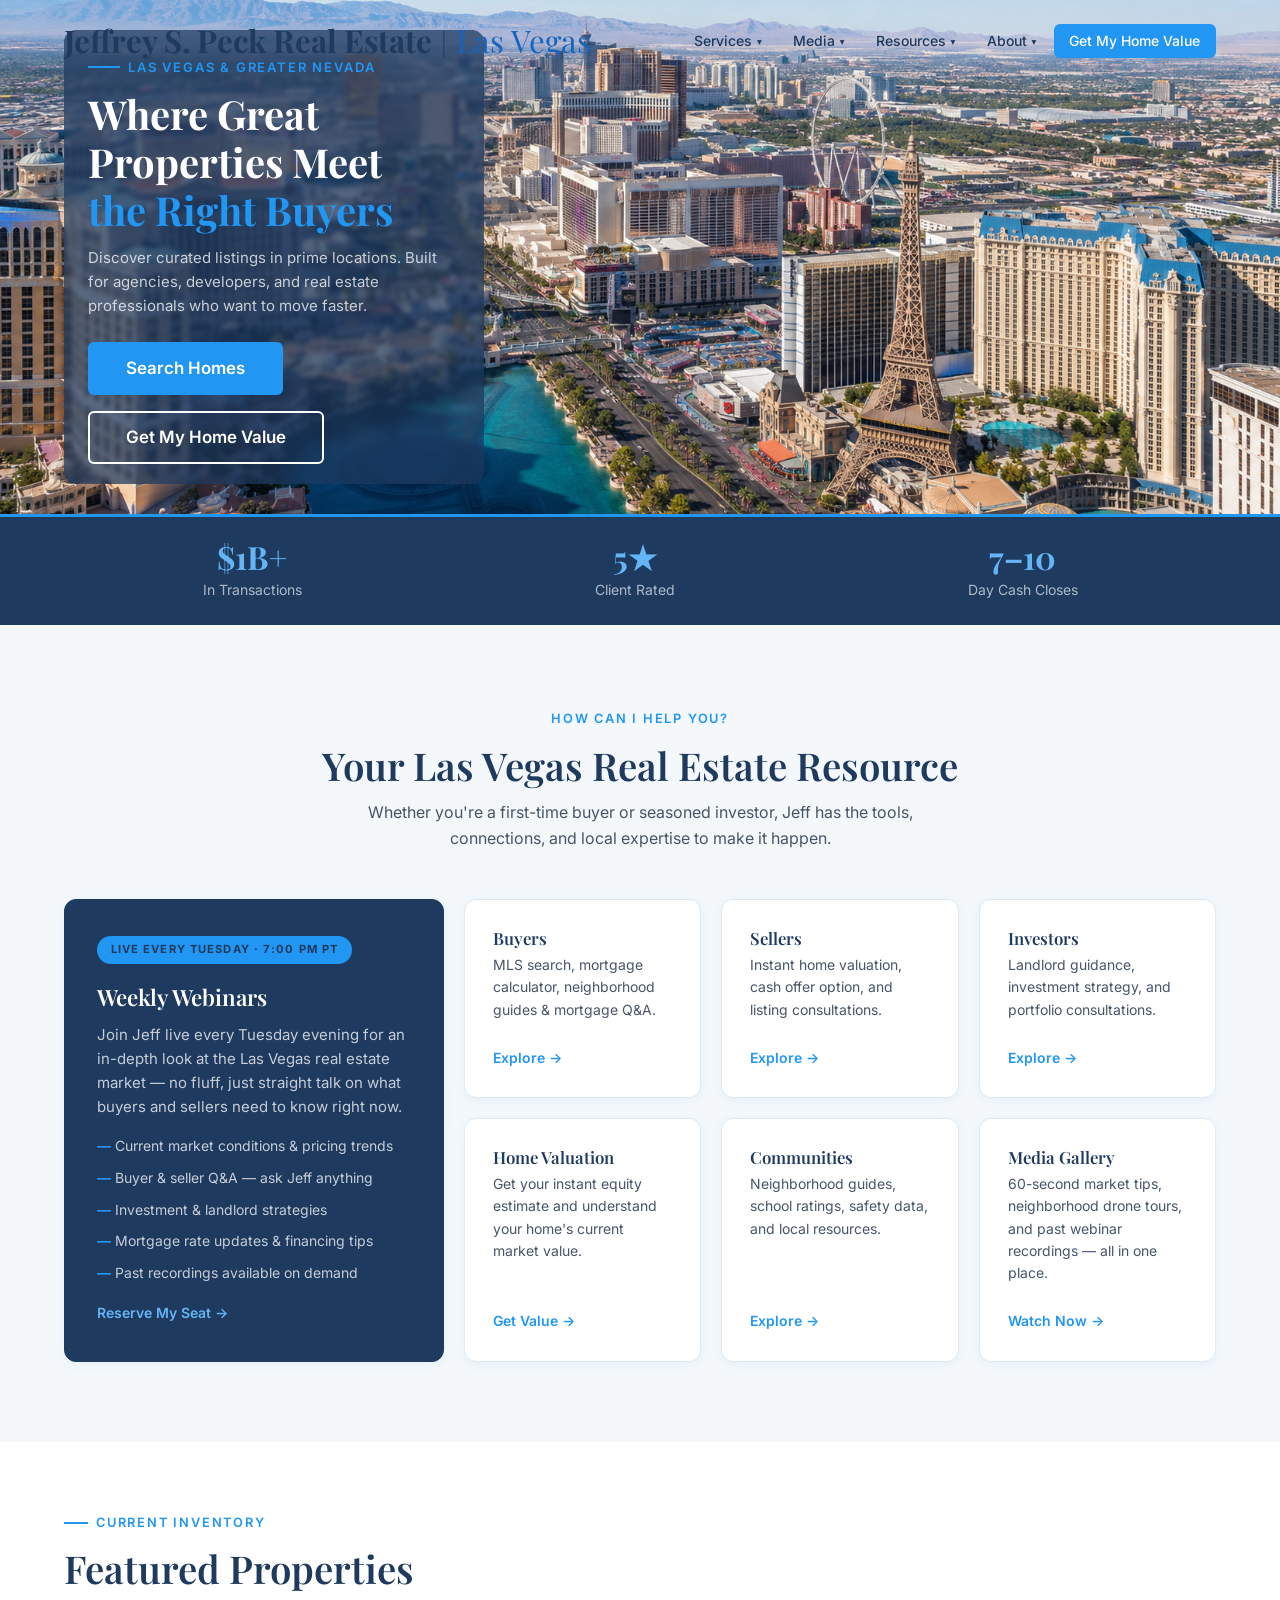
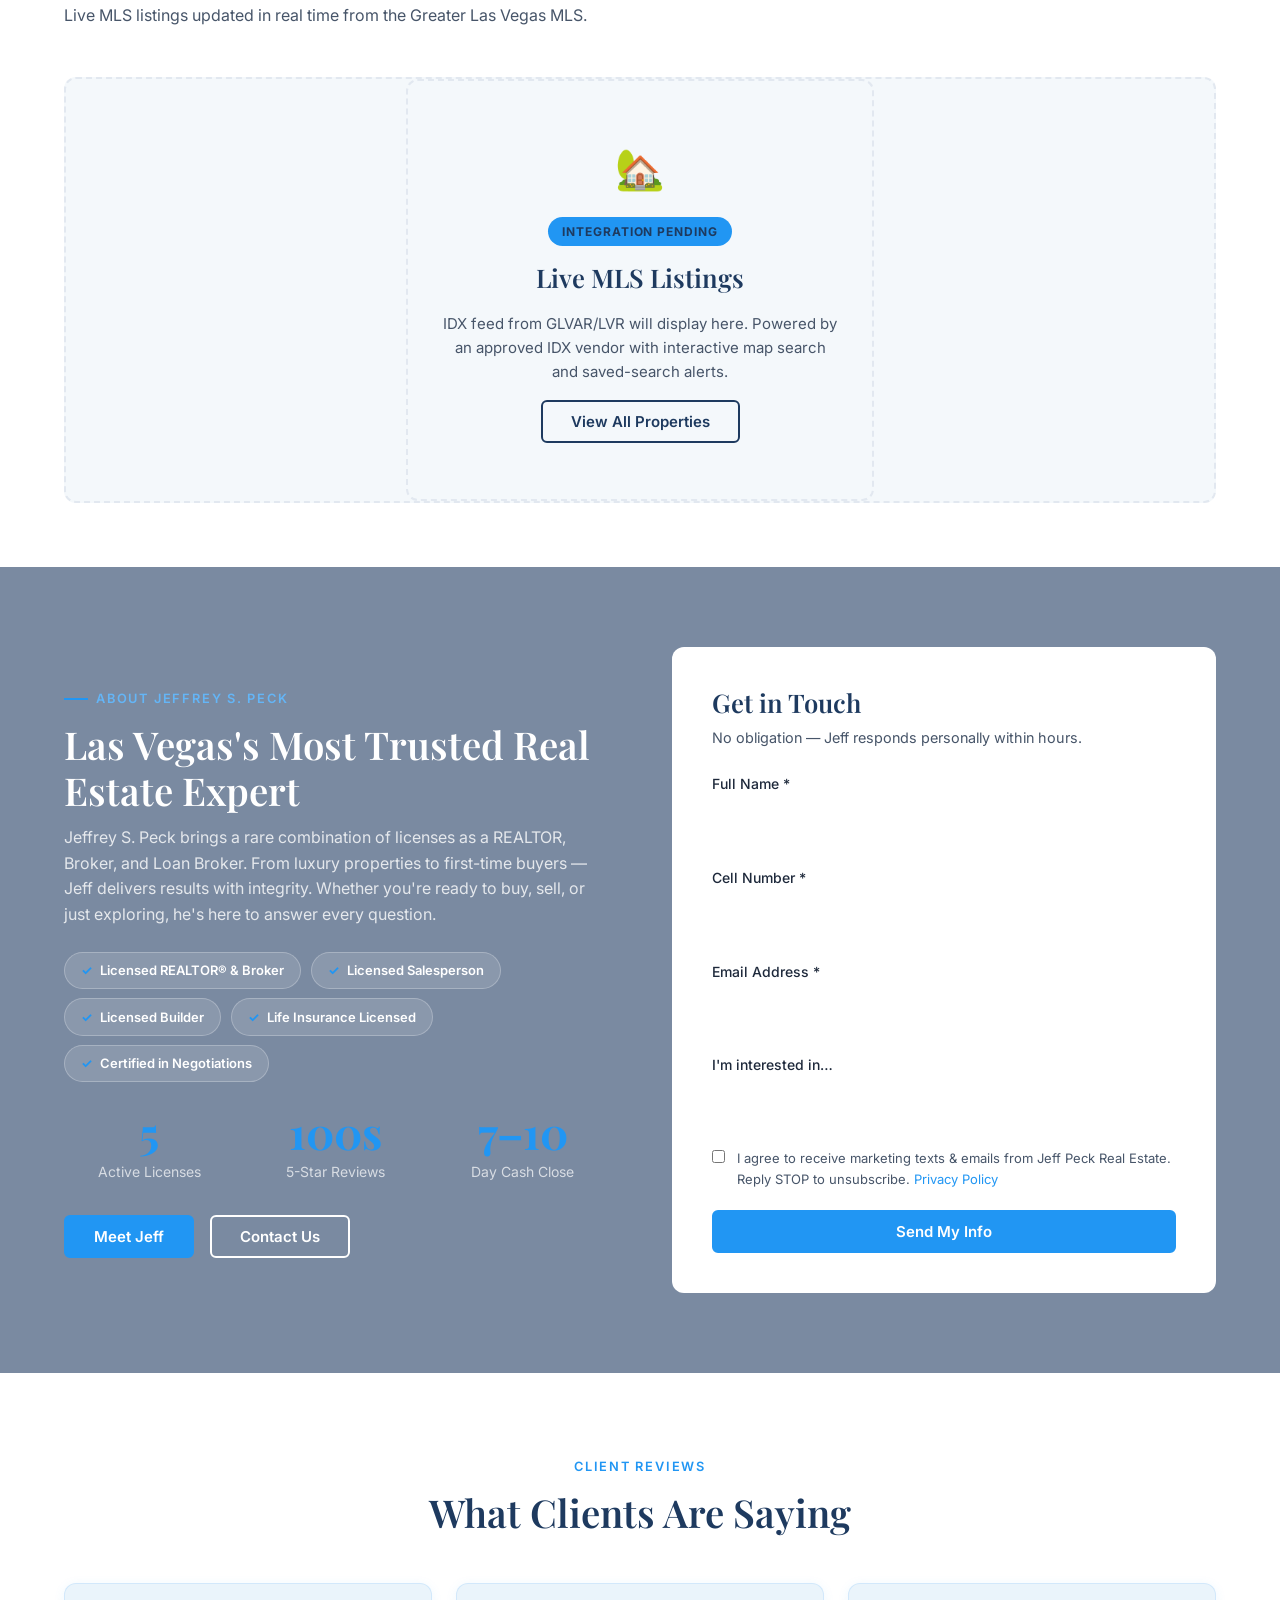
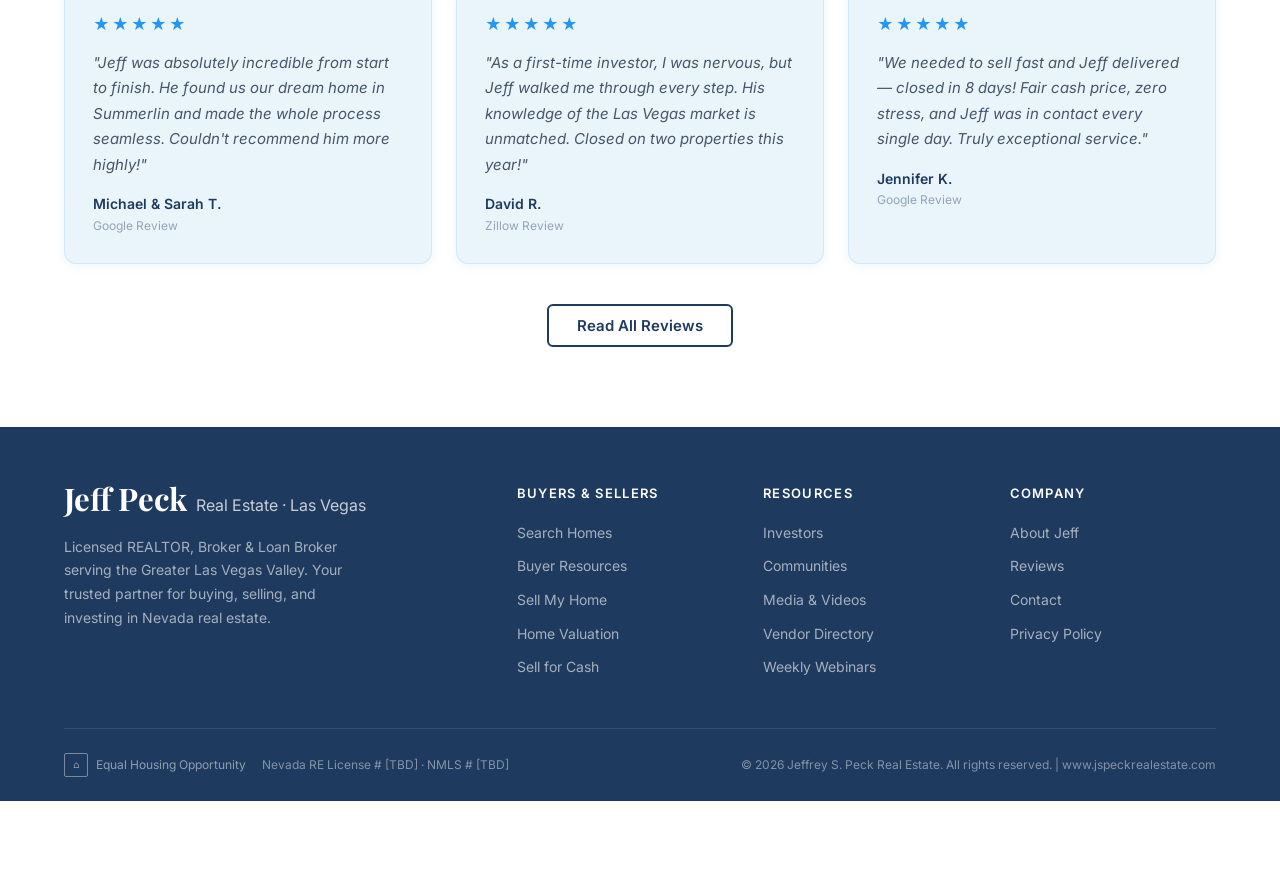
==== site/index.html @ cec6ca41 "Update name to Jeffrey S. Peck in footer, about page, and home blurb - Footer copyright: Jeff Peck R" ====
<!DOCTYPE html>
<html lang="en">
<head>
  <meta charset="UTF-8">
  <meta name="viewport" content="width=device-width, initial-scale=1.0">
  <title>Jeff Peck Real Estate | Las Vegas Luxury Homes & Real Estate</title>
  <meta name="description" content="Jeff Peck — licensed REALTOR, Broker & Loan Broker serving the Las Vegas Valley. Search MLS listings, get your home's value, and connect with a trusted local expert.">
  <meta name="keywords" content="Las Vegas real estate, Las Vegas homes for sale, luxury homes Nevada, Jeff Peck realtor, Henderson homes, Summerlin real estate">
  <link rel="canonical" href="https://www.jspeckrealestate.com/">
  <!-- Open Graph -->
  <meta property="og:title" content="Jeff Peck Real Estate | Las Vegas">
  <meta property="og:description" content="30+ years serving Las Vegas buyers, sellers & investors. Search homes, get your value, schedule a consultation.">
  <meta property="og:url" content="https://www.jspeckrealestate.com/">
  <meta property="og:type" content="website">
  <!-- Schema.org local business -->
  <script type="application/ld+json">
  {
    "@context": "https://schema.org",
    "@type": "RealEstateAgent",
    "name": "Jeff Peck Real Estate",
    "url": "https://www.jspeckrealestate.com",
    "telephone": "TBD",
    "address": {
      "@type": "PostalAddress",
      "addressLocality": "Las Vegas",
      "addressRegion": "NV",
      "addressCountry": "US"
    },
    "areaServed": ["Las Vegas", "Henderson", "Summerlin", "North Las Vegas", "Nevada"]
  }
  </script>
  <link rel="icon" href="favicon.svg" type="image/svg+xml">
  <link rel="preconnect" href="https://fonts.googleapis.com">
  <link href="https://fonts.googleapis.com/css2?family=Playfair+Display:wght@400;600;700&family=Inter:wght@300;400;500;600&display=swap" rel="stylesheet">
  <link rel="stylesheet" href="css/styles.css">
  <style>
    /* Home-specific styles */
    .stats-bar { background: var(--navy); padding: 1.5rem 0; border-top: 3px solid var(--blue); }
    .stats-bar .container { display: flex; justify-content: space-around; flex-wrap: wrap; gap: 1rem; }
    .stats-bar .stat .value { color: var(--blue-light); font-size: 2rem; }
    .stats-bar .stat .label { color: rgba(255,255,255,.65); }

    .listings-strip { padding: 4rem 0; }
    .listings-placeholder { background: var(--cream); border-radius: var(--radius-lg); min-height: 280px; display: flex; align-items: center; justify-content: center; border: 2px dashed var(--gray-200); }

    .reviews-carousel { overflow: hidden; position: relative; }
    .reviews-track { display: grid; grid-template-columns: repeat(3, 1fr); gap: 1.5rem; }
  </style>
</head>
<body>

<!-- ===== HEADER ===== -->
<header class="site-header" role="banner">
  <div class="container nav-inner">
    <a href="index.html" class="nav-logo" aria-label="Jeff Peck Real Estate — Home">
      <span class="nav-logo-name">Jeffrey S. Peck Real Estate</span><span class="nav-logo-pipe" aria-hidden="true">|</span><span class="nav-logo-city">Las Vegas</span>
    </a>
            <nav class="nav-links" aria-label="Main navigation">
      <div class="nav-item">
        <a href="property-search.html" class="nav-has-dropdown">Services <span class="nav-chevron" aria-hidden="true">▾</span></a>
        <div class="nav-dropdown">
          <a href="property-search.html">Search Homes</a>
          <a href="buyers.html">Buyers Guide</a>
          <a href="sellers.html">Sellers Guide</a>
          <a href="investors.html">Investors Guide</a>
          <a href="mortgage-broker.html">Mortgage Broker</a>
          <a href="sellers.html#valuation">Instant Home Valuation</a>
          <a href="sellers.html#cash">Sell for Cash (7–10 Days)</a>
        </div>
      </div>
      <div class="nav-item">
        <a href="media.html" class="nav-has-dropdown">Media <span class="nav-chevron" aria-hidden="true">▾</span></a>
        <div class="nav-dropdown">
          <a href="media.html#webinars">Upcoming Webinars</a>
          <a href="media.html#shorts">60-Second Videos</a>
          <a href="media.html#past-webinars">Past Webinars</a>
          <a href="media.html#tours">Neighborhood Tours</a>
        </div>
      </div>
      <div class="nav-item">
        <a href="communities.html" class="nav-has-dropdown">Resources <span class="nav-chevron" aria-hidden="true">▾</span></a>
        <div class="nav-dropdown">
          <a href="communities.html">Communities &amp; Neighborhoods</a>
          <a href="communities.html#schools">School Ratings</a>
          <a href="communities.html#safety">Safety Data</a>
          <a href="vendors.html">Vendor Directory</a>
        </div>
      </div>
      <div class="nav-item">
        <a href="about.html" class="nav-has-dropdown">About <span class="nav-chevron" aria-hidden="true">▾</span></a>
        <div class="nav-dropdown">
          <a href="about.html">About Jeff</a>
          <a href="about.html#reviews">Reviews</a>
          <a href="contact.html">Contact</a>
        </div>
      </div>
      <a href="sellers.html#valuation" class="btn btn-primary btn-sm">Get My Home Value</a>
    </nav>
    <button class="nav-toggle" id="navToggle" aria-label="Open navigation menu" aria-expanded="false" aria-controls="navMobile">
      <span></span><span></span><span></span>
    </button>
  </div>
</header>
<nav class="nav-mobile" id="navMobile" aria-label="Mobile navigation">
  <a href="property-search.html">🔍 Services</a>
  <a href="property-search.html" class="nav-mobile-sub">Search Homes</a>
  <a href="buyers.html" class="nav-mobile-sub">Buyers Guide</a>
  <a href="sellers.html" class="nav-mobile-sub">Sellers Guide</a>
  <a href="investors.html" class="nav-mobile-sub">Investors Guide</a>
  <a href="mortgage-broker.html" class="nav-mobile-sub">Mortgage Broker</a>
  <a href="sellers.html#valuation" class="nav-mobile-sub">Instant Home Valuation</a>
  <a href="sellers.html#cash" class="nav-mobile-sub">Sell for Cash</a>
  <a href="media.html">▶️ Media</a>
  <a href="media.html#webinars" class="nav-mobile-sub">Upcoming Webinars</a>
  <a href="media.html#shorts" class="nav-mobile-sub">60-Second Videos</a>
  <a href="media.html#past-webinars" class="nav-mobile-sub">Past Webinars</a>
  <a href="media.html#tours" class="nav-mobile-sub">Neighborhood Tours</a>
  <a href="communities.html">📚 Resources</a>
  <a href="communities.html" class="nav-mobile-sub">Communities &amp; Neighborhoods</a>
  <a href="communities.html#schools" class="nav-mobile-sub">School Ratings</a>
  <a href="vendors.html" class="nav-mobile-sub">Vendor Directory</a>
  <a href="about.html">👤 About</a>
  <a href="about.html#reviews" class="nav-mobile-sub">Reviews</a>
  <a href="contact.html" class="nav-mobile-sub">Contact</a>
  <a href="sellers.html#valuation" class="btn btn-primary">Get My Home Value</a>
</nav>

<!-- ===== HERO ===== -->
<section class="hero" aria-label="Hero">
  <div class="hero-bg" role="img" aria-label="Luxury Nevada home exterior"></div>
  <div class="container">
    <div class="hero-content">
      <p class="hero-eyebrow">Las Vegas & Greater Nevada</p>
      <h1>Where Great Properties Meet<br><em>the Right Buyers</em></h1>
      <p class="hero-sub">Discover curated listings in prime locations. Built for agencies, developers, and real estate professionals who want to move faster.</p>
      <div class="hero-ctas">
        <a href="property-search.html" class="btn btn-primary btn-lg">Search Homes</a>
        <a href="sellers.html#valuation" class="btn btn-outline-light btn-lg">Get My Home Value</a>
      </div>
    </div>
  </div>
</section>

<!-- ===== STATS BAR ===== -->
<div class="stats-bar" aria-label="Key statistics">
  <div class="container">
    <div class="stat"><span class="value">$1B+</span><div class="label">In Transactions</div></div>
    <div class="stat"><span class="value">5★</span><div class="label">Client Rated</div></div>
    <div class="stat"><span class="value">7–10</span><div class="label">Day Cash Closes</div></div>
  </div>
</div>

<!-- ===== QUICK-ACCESS TILES ===== -->
<section class="section--cream section" aria-labelledby="tiles-heading">
  <div class="container">
    <div class="section-heading section-heading--center">
      <p class="eyebrow">How Can I Help You?</p>
      <h2 id="tiles-heading">Your Las Vegas Real Estate Resource</h2>
      <p>Whether you're a first-time buyer or seasoned investor, Jeff has the tools, connections, and local expertise to make it happen.</p>
    </div>
    <div class="tiles-grid" role="list">

      <!-- Webinar — tall, dark, spans 2 rows -->
      <a href="media.html#webinars" class="tile tile-webinar" role="listitem">
        <div class="tile-webinar-badge">Live Every Tuesday · 7:00 PM PT</div>
        <h3>Weekly Webinars</h3>
        <p>Join Jeff live every Tuesday evening for an in-depth look at the Las Vegas real estate market — no fluff, just straight talk on what buyers and sellers need to know right now.</p>
        <ul class="tile-webinar-list">
          <li>Current market conditions &amp; pricing trends</li>
          <li>Buyer &amp; seller Q&amp;A — ask Jeff anything</li>
          <li>Investment &amp; landlord strategies</li>
          <li>Mortgage rate updates &amp; financing tips</li>
          <li>Past recordings available on demand</li>
        </ul>
        <span class="tile-arrow tile-arrow--light">Reserve My Seat →</span>
      </a>

      <!-- Regular tiles -->
      <a href="buyers.html" class="tile" role="listitem">
        <h3>Buyers</h3>
        <p>MLS search, mortgage calculator, neighborhood guides &amp; mortgage Q&amp;A.</p>
        <span class="tile-arrow">Explore →</span>
      </a>
      <a href="sellers.html" class="tile" role="listitem">
        <h3>Sellers</h3>
        <p>Instant home valuation, cash offer option, and listing consultations.</p>
        <span class="tile-arrow">Explore →</span>
      </a>
      <a href="investors.html" class="tile" role="listitem">
        <h3>Investors</h3>
        <p>Landlord guidance, investment strategy, and portfolio consultations.</p>
        <span class="tile-arrow">Explore →</span>
      </a>
      <a href="sellers.html#valuation" class="tile" role="listitem">
        <h3>Home Valuation</h3>
        <p>Get your instant equity estimate and understand your home's current market value.</p>
        <span class="tile-arrow">Get Value →</span>
      </a>
      <a href="communities.html" class="tile" role="listitem">
        <h3>Communities</h3>
        <p>Neighborhood guides, school ratings, safety data, and local resources.</p>
        <span class="tile-arrow">Explore →</span>
      </a>
      <a href="media.html#shorts" class="tile" role="listitem">
        <h3>Media Gallery</h3>
        <p>60-second market tips, neighborhood drone tours, and past webinar recordings — all in one place.</p>
        <span class="tile-arrow">Watch Now →</span>
      </a>

    </div>
  </div>
</section>

<!-- ===== FEATURED LISTINGS ===== -->
<section class="listings-strip section" aria-labelledby="listings-heading">
  <div class="container">
    <div class="section-heading">
      <p class="eyebrow">Current Inventory</p>
      <h2 id="listings-heading">Featured Properties</h2>
      <p>Live MLS listings updated in real time from the Greater Las Vegas MLS.</p>
    </div>
    <div class="listings-placeholder" role="region" aria-label="IDX listings feed">
      <div class="coming-soon">
        <div class="coming-soon-icon">🏡</div>
        <span class="coming-soon-badge">Integration Pending</span>
        <h3>Live MLS Listings</h3>
        <p>IDX feed from GLVAR/LVR will display here. Powered by an approved IDX vendor with interactive map search and saved-search alerts.</p>
        <a href="property-search.html" class="btn btn-outline-navy">View All Properties</a>
      </div>
    </div>
  </div>
</section>

<!-- ===== ABOUT JEFF (HOME SNAPSHOT) ===== -->
<!-- ===== ABOUT + LEAD CAPTURE (consolidated) ===== -->
<section class="section--blue-overlay section" id="contact-home" aria-labelledby="about-heading-home">
  <div class="container">
    <div style="display:grid; grid-template-columns:1fr 1fr; gap:4rem; align-items:center;">

      <!-- Left: About + contact prompt -->
      <div>
        <div class="section-heading" style="margin-bottom:1.5rem;">
          <p class="eyebrow" style="color:var(--blue-light);">About Jeffrey S. Peck</p>
          <h2 id="about-heading-home" style="color:var(--white);">Las Vegas's Most Trusted Real Estate Expert</h2>
          <p style="color:rgba(255,255,255,.8);">Jeffrey S. Peck brings a rare combination of licenses as a REALTOR, Broker, and Loan Broker. From luxury properties to first-time buyers — Jeff delivers results with integrity. Whether you're ready to buy, sell, or just exploring, he's here to answer every question.</p>
        </div>
        <div class="accreditations-list" style="margin-bottom:1.75rem; flex-wrap:wrap; gap:.6rem;">
          <span class="accreditation-badge" style="background:rgba(255,255,255,.12);color:var(--white);border-color:rgba(255,255,255,.25);">Licensed REALTOR® &amp; Broker</span>
          <span class="accreditation-badge" style="background:rgba(255,255,255,.12);color:var(--white);border-color:rgba(255,255,255,.25);">Licensed Salesperson</span>
          <span class="accreditation-badge" style="background:rgba(255,255,255,.12);color:var(--white);border-color:rgba(255,255,255,.25);">Licensed Builder</span>
          <span class="accreditation-badge" style="background:rgba(255,255,255,.12);color:var(--white);border-color:rgba(255,255,255,.25);">Life Insurance Licensed</span>
          <span class="accreditation-badge" style="background:rgba(255,255,255,.12);color:var(--white);border-color:rgba(255,255,255,.25);">Certified in Negotiations</span>
        </div>
        <div style="display:grid; grid-template-columns:repeat(3,1fr); gap:1rem; margin-bottom:2rem;">
          <div class="stat"><span class="value">5</span><div class="label">Active Licenses</div></div>
          <div class="stat"><span class="value">100s</span><div class="label">5-Star Reviews</div></div>
          <div class="stat"><span class="value">7–10</span><div class="label">Day Cash Close</div></div>
        </div>
        <div style="display:flex; gap:1rem; flex-wrap:wrap;">
          <a href="about.html" class="btn btn-primary">Meet Jeff</a>
          <a href="contact.html" class="btn btn-outline-light">Contact Us</a>
        </div>
      </div>

      <!-- Right: Contact form (white card) -->
      <form class="lead-form" aria-label="Contact form" action="#" method="post" style="background:var(--white); border-radius:var(--radius-lg); padding:2.5rem;">
        <h3 style="color:var(--navy);">Get in Touch</h3>
        <p style="color:var(--text-light); font-size:.9rem; margin-bottom:1.5rem;">No obligation — Jeff responds personally within hours.</p>
        <div class="form-group">
          <label class="form-label" style="color:var(--gray-800);" for="lead-name">Full Name <span aria-hidden="true">*</span></label>
          <input class="form-control" type="text" id="lead-name" name="name" placeholder="Jane Smith" required autocomplete="name">
        </div>
        <div class="form-group">
          <label class="form-label" style="color:var(--gray-800);" for="lead-phone">Cell Number <span aria-hidden="true">*</span></label>
          <input class="form-control" type="tel" id="lead-phone" name="phone" placeholder="(702) 555-0100" required autocomplete="tel">
        </div>
        <div class="form-group">
          <label class="form-label" style="color:var(--gray-800);" for="lead-email">Email Address <span aria-hidden="true">*</span></label>
          <input class="form-control" type="email" id="lead-email" name="email" placeholder="you@email.com" required autocomplete="email">
        </div>
        <div class="form-group">
          <label class="form-label" style="color:var(--gray-800);" for="lead-interest">I'm interested in…</label>
          <select class="form-control" id="lead-interest" name="interest">
            <option value="">Select one</option>
            <option value="buying">Buying a Home</option>
            <option value="selling">Selling My Home</option>
            <option value="investing">Investing in Real Estate</option>
            <option value="cash">Fast Cash Sale</option>
            <option value="mortgage">Mortgage / Financing</option>
            <option value="other">General Inquiry</option>
          </select>
        </div>
        <div class="form-consent" style="color:var(--text-light);">
          <input type="checkbox" id="consent-sms" name="consent_sms">
          <label for="consent-sms">I agree to receive marketing texts &amp; emails from Jeff Peck Real Estate. Reply STOP to unsubscribe. <a href="contact.html#privacy" style="color:var(--blue);">Privacy Policy</a></label>
        </div>
        <button type="submit" class="btn btn-primary btn-block">Send My Info</button>
      </form>

    </div>
  </div>
</section>

<!-- ===== REVIEWS ===== -->
<section class="section" aria-labelledby="reviews-heading">
  <div class="container">
    <div class="section-heading section-heading--center">
      <p class="eyebrow">Client Reviews</p>
      <h2 id="reviews-heading">What Clients Are Saying</h2>
    </div>
    <div class="reviews-track" role="list">
      <article class="review-card" role="listitem">
        <div class="review-stars" aria-label="5 stars">★★★★★</div>
        <p class="review-text">"Jeff was absolutely incredible from start to finish. He found us our dream home in Summerlin and made the whole process seamless. Couldn't recommend him more highly!"</p>
        <div class="review-author">Michael &amp; Sarah T.</div>
        <div class="review-source">Google Review</div>
      </article>
      <article class="review-card" role="listitem">
        <div class="review-stars" aria-label="5 stars">★★★★★</div>
        <p class="review-text">"As a first-time investor, I was nervous, but Jeff walked me through every step. His knowledge of the Las Vegas market is unmatched. Closed on two properties this year!"</p>
        <div class="review-author">David R.</div>
        <div class="review-source">Zillow Review</div>
      </article>
      <article class="review-card" role="listitem">
        <div class="review-stars" aria-label="5 stars">★★★★★</div>
        <p class="review-text">"We needed to sell fast and Jeff delivered — closed in 8 days! Fair cash price, zero stress, and Jeff was in contact every single day. Truly exceptional service."</p>
        <div class="review-author">Jennifer K.</div>
        <div class="review-source">Google Review</div>
      </article>
    </div>
    <div class="text-center" style="margin-top:2.5rem;">
      <a href="about.html#reviews" class="btn btn-outline-navy">Read All Reviews</a>
    </div>
  </div>
</section>


<!-- ===== FOOTER ===== -->
<footer class="site-footer" role="contentinfo">
  <div class="container">
    <div class="footer-grid">
      <div class="footer-brand">
        <a href="index.html" class="nav-logo">
          <span class="nav-logo-name">Jeff Peck</span>
          <span class="nav-logo-tagline">Real Estate · Las Vegas</span>
        </a>
        <p>Licensed REALTOR, Broker &amp; Loan Broker serving the Greater Las Vegas Valley. Your trusted partner for buying, selling, and investing in Nevada real estate.</p>
      </div>
      <div class="footer-col">
        <h5>Buyers &amp; Sellers</h5>
        <ul>
          <li><a href="property-search.html">Search Homes</a></li>
          <li><a href="buyers.html">Buyer Resources</a></li>
          <li><a href="sellers.html">Sell My Home</a></li>
          <li><a href="sellers.html#valuation">Home Valuation</a></li>
          <li><a href="sellers.html#cash">Sell for Cash</a></li>
        </ul>
      </div>
      <div class="footer-col">
        <h5>Resources</h5>
        <ul>
          <li><a href="investors.html">Investors</a></li>
          <li><a href="communities.html">Communities</a></li>
          <li><a href="media.html">Media &amp; Videos</a></li>
          <li><a href="vendors.html">Vendor Directory</a></li>
          <li><a href="media.html#webinars">Weekly Webinars</a></li>
        </ul>
      </div>
      <div class="footer-col">
        <h5>Company</h5>
        <ul>
          <li><a href="about.html">About Jeff</a></li>
          <li><a href="about.html#reviews">Reviews</a></li>
          <li><a href="contact.html">Contact</a></li>
          <li><a href="contact.html#privacy">Privacy Policy</a></li>
        </ul>
      </div>
    </div>
    <div class="footer-bottom">
      <div class="footer-legal">
        <div class="eho-mark" role="img" aria-label="Equal Housing Opportunity">
          <div class="eho-box" aria-hidden="true">⌂</div>
          Equal Housing Opportunity
        </div>
        <span class="footer-license">Nevada RE License # [TBD] · NMLS # [TBD]</span>
      </div>
      <p>© 2026 Jeffrey S. Peck Real Estate. All rights reserved. | www.jspeckrealestate.com</p>
    </div>
  </div>
</footer>

<!-- Sticky mobile CTA -->
<div class="sticky-cta" aria-label="Quick actions">
  <a href="tel:+17025550100" class="btn btn-outline-light">📞 Call Jeff</a>
  <a href="sellers.html#valuation" class="btn btn-primary">Get My Value</a>
</div>

<script src="js/main.js"></script>
</body>
</html>
---- site/css/styles.css ----
/* ============================================================
   JSPECKREALESTATE.COM — Main Stylesheet
   Stack: Static HTML/CSS/JS · Netlify + GitHub
   ============================================================ */

/* ----------------------------------------------------------
   1. Variables & Reset
   ---------------------------------------------------------- */
:root {
  /* Blues — primary palette */
  --blue:        #2196f3;
  --blue-dark:   #1565c0;
  --blue-light:  #64b5f6;
  --navy:        #1e3a5f;   /* footer / dark sections */
  --navy-mid:    #152d4a;   /* footer bottom strip */
  --navy-light:  #2a4f7c;   /* hover states */
  --blue-overlay: rgba(26, 54, 93, 0.58); /* transparent blue section */
  --blue-tint:   #eaf4fb;   /* card / testimonial backgrounds */

  /* Keep gold as a subtle warm accent for a few highlights */
  --gold:        #2196f3;   /* remapped to blue */
  --gold-light:  #64b5f6;

  /* Neutrals */
  --cream:       #f4f8fb;   /* slightly blue-white page bg */
  --white:       #ffffff;
  --gray-100:    #f0f4f8;
  --gray-200:    #e2e8f0;
  --gray-400:    #94a3b8;
  --gray-600:    #64748b;
  --gray-800:    #1e293b;
  --text:        #1e293b;
  --text-light:  #475569;

  --font-serif: 'Playfair Display', Georgia, serif;
  --font-sans:  'Inter', system-ui, sans-serif;

  --radius:     6px;
  --radius-lg:  12px;
  --shadow:     0 2px 12px rgba(33,150,243,.08);
  --shadow-lg:  0 8px 40px rgba(30,58,95,.18);

  --max-width:  1200px;
  --nav-h:      82px;
}

*, *::before, *::after { box-sizing: border-box; margin: 0; padding: 0; }

html { scroll-behavior: smooth; -webkit-text-size-adjust: 100%; }

body {
  font-family: var(--font-sans);
  font-size: 1rem;
  line-height: 1.6;
  color: var(--text);
  background: var(--white);
}

img { display: block; max-width: 100%; height: auto; }
a  { color: inherit; text-decoration: none; }
ul { list-style: none; }

/* ----------------------------------------------------------
   2. Typography
   ---------------------------------------------------------- */
h1, h2, h3, h4 {
  font-family: var(--font-serif);
  line-height: 1.2;
  color: var(--navy);
}
h1 { font-size: clamp(2rem, 5vw, 3.5rem); font-weight: 700; }
h2 { font-size: clamp(1.6rem, 3.5vw, 2.4rem); font-weight: 600; }
h3 { font-size: clamp(1.2rem, 2.5vw, 1.6rem); font-weight: 600; }
h4 { font-size: 1.1rem; font-weight: 600; }

p { margin-bottom: 1rem; }
p:last-child { margin-bottom: 0; }

.serif { font-family: var(--font-serif); }
.gold  { color: var(--gold); }

/* ----------------------------------------------------------
   3. Utility Helpers
   ---------------------------------------------------------- */
.container {
  width: 100%;
  max-width: var(--max-width);
  margin: 0 auto;
  padding: 0 1.5rem;
}
.section { padding: 5rem 0; }
.section--sm { padding: 3rem 0; }
.section--lg { padding: 7rem 0; }
.section--dark { background: var(--navy); color: var(--white); }
.section--dark h2, .section--dark h3 { color: var(--white); }
.section--cream { background: var(--cream); }
.section--blue-tint { background: var(--blue-tint); }
.section--gold-border { border-top: 3px solid var(--gold); }

.text-center { text-align: center; }
.text-sm     { font-size: .875rem; }
.text-xs     { font-size: .75rem; }
.sr-only     { position: absolute; width:1px; height:1px; padding:0; margin:-1px; overflow:hidden; clip:rect(0,0,0,0); border:0; }

.grid-2 { display: grid; grid-template-columns: repeat(auto-fit, minmax(280px, 1fr)); gap: 2rem; }
.grid-3 { display: grid; grid-template-columns: repeat(auto-fit, minmax(240px, 1fr)); gap: 2rem; }
.grid-4 { display: grid; grid-template-columns: repeat(auto-fit, minmax(200px, 1fr)); gap: 1.5rem; }
.flex   { display: flex; }
.flex-center { display: flex; align-items: center; justify-content: center; }
.gap-1  { gap: .5rem; }
.gap-2  { gap: 1rem; }
.gap-3  { gap: 1.5rem; }

/* ----------------------------------------------------------
   4. Buttons
   ---------------------------------------------------------- */
.btn {
  display: inline-flex;
  align-items: center;
  justify-content: center;
  gap: .5rem;
  padding: .75rem 1.75rem;
  border-radius: var(--radius);
  font-family: var(--font-sans);
  font-size: .9375rem;
  font-weight: 600;
  cursor: pointer;
  border: 2px solid transparent;
  transition: all .2s ease;
  text-align: center;
  line-height: 1;
}
.btn:focus-visible { outline: 3px solid var(--gold); outline-offset: 2px; }

.btn-primary {
  background: var(--blue);
  color: var(--white);
  border-color: var(--blue);
}
.btn-primary:hover { background: var(--blue-dark); border-color: var(--blue-dark); }

.btn-outline-light {
  background: transparent;
  color: var(--white);
  border-color: var(--white);
}
.btn-outline-light:hover { background: var(--white); color: var(--navy); }

.btn-outline-gold {
  background: transparent;
  color: var(--blue);
  border-color: var(--blue);
}
.btn-outline-gold:hover { background: var(--blue); color: var(--white); }

.btn-outline-navy {
  background: transparent;
  color: var(--navy);
  border-color: var(--navy);
}
.btn-outline-navy:hover { background: var(--navy); color: var(--white); }

.btn-navy {
  background: var(--navy);
  color: var(--white);
  border-color: var(--navy);
}
.btn-navy:hover { background: var(--navy-mid); }

.btn-lg { padding: 1rem 2.25rem; font-size: 1.0625rem; }
.btn-sm { padding: .5rem 1.25rem; font-size: .8125rem; }
.btn-block { display: flex; width: 100%; }

/* ----------------------------------------------------------
   5. Header / Navigation
   ---------------------------------------------------------- */

/* First section on pages without a hero */
.site-header {
  position: fixed;
  top: 0;
  left: 0;
  right: 0;
  z-index: 1000;
  height: var(--nav-h);
  background: transparent;
  box-shadow: none;
  transition: background .35s ease, box-shadow .35s ease;
}
.site-header.scrolled,
.no-hero .site-header {
  background: var(--navy);
  box-shadow: 0 2px 16px rgba(0,0,0,.3);
}
/* At top of page over hero — darken text for legibility against the photo */
.site-header.at-top .nav-logo-name,
.site-header.at-top .nav-logo-pipe {
  color: var(--navy);
  transition: color .35s ease;
}
.site-header.at-top .nav-logo-city {
  color: var(--blue-dark);
  transition: color .35s ease;
}
.site-header.at-top .nav-links a:not(.btn-primary) {
  color: var(--navy);
  transition: color .2s, background .2s;
}
.site-header.at-top .nav-links a:not(.btn-primary):hover {
  color: var(--navy);
  background: rgba(30,58,95,.1);
}
.site-header.at-top .nav-toggle span {
  background: var(--navy);
}
.nav-inner {
  display: flex;
  align-items: center;
  justify-content: space-between;
  height: 100%;
}
.nav-logo {
  display: flex;
  align-items: baseline;
  gap: .55rem;
  text-decoration: none;
  white-space: nowrap;
}
.nav-logo-name {
  font-family: var(--font-serif);
  font-size: 1.95rem;
  font-weight: 700;
  color: var(--white);
  line-height: 1;
}
.nav-logo-pipe {
  font-family: var(--font-serif);
  font-size: 1.6rem;
  font-weight: 300;
  color: rgba(255,255,255,.35);
  line-height: 1;
}
.nav-logo-city {
  font-family: var(--font-serif);
  font-size: 1.95rem;
  font-weight: 400;
  color: var(--blue-light);
  line-height: 1;
}
/* keep old classes inert in case any stray HTML still references them */
.nav-logo-divider, .nav-logo-stack, .nav-logo-tag { display: none; }
.nav-links {
  display: flex;
  align-items: center;
  gap: .25rem;
}
.nav-links a {
  color: rgba(255,255,255,.88);
  font-size: .875rem;
  font-weight: 500;
  padding: .5rem .85rem;
  border-radius: var(--radius);
  transition: color .2s, background .2s;
  white-space: nowrap;
}
.nav-links a:hover,
.nav-links a.active { color: var(--white); background: rgba(255,255,255,.1); }
.nav-links a.btn-primary { color: var(--white); background: var(--blue); border-color: var(--blue); }
.nav-links a.btn-primary:hover { background: var(--blue-dark); border-color: var(--blue-dark); }

/* Dropdown items */
.nav-item { position: relative; }
.nav-has-dropdown {
  display: inline-flex !important;
  align-items: center;
  gap: .3rem;
}
.nav-chevron {
  font-size: .6rem;
  display: inline-block;
  transition: transform .2s;
  line-height: 1;
  margin-top: 1px;
}
.nav-item:hover .nav-chevron,
.nav-item:focus-within .nav-chevron { transform: rotate(180deg); }
.nav-dropdown {
  display: none;
  position: absolute;
  top: 100%;
  left: 0;
  min-width: 210px;
  background: var(--white);
  border-top: 2px solid var(--blue);
  border-radius: 0 0 var(--radius) var(--radius);
  box-shadow: 0 8px 24px rgba(30,58,95,.15);
  padding: .5rem 0 .35rem;
  z-index: 200;
}
.nav-item:hover .nav-dropdown,
.nav-item:focus-within .nav-dropdown { display: block; }
.nav-dropdown a {
  display: block !important;
  padding: .6rem 1.25rem !important;
  font-size: .8rem !important;
  white-space: nowrap;
  color: var(--gray-800) !important;
  border-radius: 0 !important;
  background: none !important;
}
.nav-dropdown a:hover { background: var(--blue-tint) !important; color: var(--blue) !important; }
.nav-dropdown a.active { color: var(--blue) !important; }

/* Mobile nav sub-items */
.nav-mobile-sub {
  padding-left: 2.25rem !important;
  font-size: .8125rem !important;
  color: rgba(255,255,255,.6) !important;
  border-left: 2px solid rgba(33,150,243,.4);
  margin-left: .75rem;
}
.nav-mobile-sub:hover { color: var(--blue-light) !important; }

/* First section on pages without a hero */
.page-start { padding-top: calc(var(--nav-h) + 4rem) !important; }

.nav-toggle {
  display: none;
  flex-direction: column;
  gap: 5px;
  background: none;
  border: none;
  cursor: pointer;
  padding: .5rem;
}
.nav-toggle span {
  display: block;
  width: 24px;
  height: 2px;
  background: var(--white);
  border-radius: 2px;
  transition: all .3s;
}
.nav-mobile {
  display: none;
  position: fixed;
  top: var(--nav-h);
  left: 0;
  right: 0;
  background: var(--navy-mid);
  padding: 1.5rem;
  flex-direction: column;
  gap: .25rem;
  z-index: 999;
  box-shadow: var(--shadow-lg);
}
.nav-mobile.open { display: flex; }
.nav-mobile a {
  color: rgba(255,255,255,.9);
  font-weight: 500;
  padding: .75rem 1rem;
  border-radius: var(--radius);
  transition: background .2s;
}
.nav-mobile a:hover { background: rgba(255,255,255,.08); color: var(--gold); }
.nav-mobile .btn-primary { margin-top: .5rem; text-align: center; color: var(--navy); }

@media (max-width: 1024px) {
  .nav-links { display: none; }
  .nav-toggle { display: flex; }
}

/* ----------------------------------------------------------
   6. Footer
   ---------------------------------------------------------- */
.site-footer {
  background: var(--navy);
  color: rgba(255,255,255,.75);
  padding: 3.5rem 0 1.5rem;
}
.footer-grid {
  display: grid;
  grid-template-columns: 2fr 1fr 1fr 1fr;
  gap: 2.5rem;
  padding-bottom: 2.5rem;
  border-bottom: 1px solid rgba(255,255,255,.1);
}
.footer-brand .nav-logo { margin-bottom: 1rem; }
.footer-brand p { font-size: .875rem; line-height: 1.7; color: rgba(255,255,255,.6); max-width: 280px; }
.footer-col h5 {
  color: var(--white);
  font-family: var(--font-sans);
  font-size: .8125rem;
  font-weight: 600;
  letter-spacing: .1em;
  text-transform: uppercase;
  margin-bottom: 1rem;
}
.footer-col ul li { margin-bottom: .5rem; }
.footer-col ul a { font-size: .875rem; color: rgba(255,255,255,.6); transition: color .2s; }
.footer-col ul a:hover { color: var(--gold); }
.footer-bottom {
  display: flex;
  align-items: center;
  justify-content: space-between;
  flex-wrap: wrap;
  gap: 1rem;
  padding-top: 1.5rem;
}
.footer-bottom p { font-size: .75rem; color: rgba(255,255,255,.45); margin: 0; }
.footer-legal {
  display: flex;
  align-items: center;
  gap: 1rem;
  flex-wrap: wrap;
}
.footer-legal img { height: 32px; width: auto; opacity: .7; }
.footer-license { font-size: .75rem; color: rgba(255,255,255,.45); }

@media (max-width: 768px) {
  .footer-grid { grid-template-columns: 1fr 1fr; }
  .footer-brand { grid-column: 1 / -1; }
}
@media (max-width: 480px) {
  .footer-grid { grid-template-columns: 1fr; }
  .footer-bottom { flex-direction: column; align-items: flex-start; }
}

/* ----------------------------------------------------------
   7. Hero
   ---------------------------------------------------------- */
.hero {
  position: relative;
  /* 17:9 landscape ratio; nav height offset preserved */
  height: calc(52.94vw - var(--nav-h));
  min-height: 340px;
  max-height: 72vh;
  display: flex;
  align-items: center;
  overflow: hidden;
  background: var(--navy);
  /* extend behind the fixed transparent nav */
  margin-top: calc(-1 * var(--nav-h));
  padding-top: var(--nav-h);
}
.hero-bg {
  position: absolute;
  inset: 0;
  background-image: url('../images/hero-lasvegas.png');
  background-size: cover;
  background-position: center center;
  background-repeat: no-repeat;
}
.hero-bg::after {
  /* no full-image tint — overlay is scoped to text box only */
  content: none;
}
.hero-content {
  position: relative;
  z-index: 1;
  max-width: 420px;
  background: rgba(30, 58, 95, 0.72);
  backdrop-filter: blur(2px);
  -webkit-backdrop-filter: blur(2px);
  border-radius: var(--radius-lg);
  padding: 1.25rem 1.5rem;
}
.hero-eyebrow {
  display: inline-flex;
  align-items: center;
  gap: .5rem;
  color: var(--gold);
  font-size: .8125rem;
  font-weight: 600;
  letter-spacing: .14em;
  text-transform: uppercase;
  margin-bottom: 1.25rem;
}
.hero-eyebrow::before {
  content: '';
  display: block;
  width: 32px;
  height: 2px;
  background: var(--gold);
}
.hero h1 { color: var(--white); margin-bottom: .75rem; font-size: clamp(1.5rem, 3.5vw, 2.5rem); }
.hero h1 em { color: var(--gold); font-style: normal; }
.hero-sub { font-size: .9375rem; color: rgba(255,255,255,.75); margin-bottom: 1.5rem; max-width: 380px; }
.hero-eyebrow { margin-bottom: .75rem; }
.hero-ctas { display: flex; flex-wrap: wrap; gap: 1rem; }

.hero-page {
  height: auto;
  min-height: 42vh;
  max-height: none;
  align-items: flex-end;
  padding-top: calc(var(--nav-h) + 1rem);
  padding-bottom: 3rem;
}
.hero-page .hero-bg::after {
  background: linear-gradient(to top, rgba(10,22,40,.95) 20%, rgba(10,22,40,.6));
}
.hero-page .hero-content { max-width: 100%; }
.hero-page h1 { font-size: clamp(1.75rem, 4vw, 3rem); }
.hero-page .hero-sub { margin-bottom: 0; }

/* ----------------------------------------------------------
   8. Cards
   ---------------------------------------------------------- */
.card {
  background: var(--white);
  border-radius: var(--radius-lg);
  box-shadow: var(--shadow);
  overflow: hidden;
  transition: transform .2s, box-shadow .2s;
}
.card:hover { transform: translateY(-3px); box-shadow: var(--shadow-lg); }
.card-body { padding: 1.5rem; }
.card-icon {
  width: 52px;
  height: 52px;
  border-radius: var(--radius);
  background: linear-gradient(135deg, var(--gold) 0%, var(--gold-light) 100%);
  display: flex;
  align-items: center;
  justify-content: center;
  font-size: 1.5rem;
  margin-bottom: 1rem;
}

/* Quick-access tiles grid — webinar col 1 spans 2 rows, 3 regular cols fill right */
.tiles-grid {
  display: grid;
  grid-template-columns: 1.6fr 1fr 1fr 1fr;
  grid-template-rows: auto auto;
  gap: 1.25rem;
}
.tile {
  display: flex;
  flex-direction: column;
  align-items: flex-start;
  background: var(--white);
  border-radius: var(--radius-lg);
  padding: 1.75rem;
  box-shadow: var(--shadow);
  border: 1px solid var(--gray-200);
  transition: all .25s;
  text-decoration: none;
  color: var(--text);
}
.tile:hover { transform: translateY(-3px); box-shadow: var(--shadow-lg); border-color: var(--blue); }
.tile h3 { font-size: 1.05rem; margin-bottom: .35rem; }
.tile p  { font-size: .875rem; color: var(--text-light); margin: 0; }
.tile-arrow {
  margin-top: auto;
  padding-top: 1.1rem;
  color: var(--blue);
  font-size: .875rem;
  font-weight: 600;
  display: flex;
  align-items: center;
  gap: .35rem;
}

/* Webinar tile — tall, dark */
.tile-webinar {
  grid-column: 1;
  grid-row: 1 / span 2;
  background: var(--navy);
  border-color: var(--navy);
  color: var(--white);
  padding: 2.25rem 2rem;
}
.tile-webinar:hover { border-color: var(--blue); transform: translateY(-3px); }
.tile-webinar h3 { color: var(--white); font-size: 1.4rem; margin-bottom: .75rem; }
.tile-webinar p  { color: rgba(255,255,255,.75); font-size: .9375rem; line-height: 1.6; }
.tile-webinar-badge {
  display: inline-block;
  background: var(--gold);
  color: var(--navy);
  font-size: .7rem;
  font-weight: 700;
  letter-spacing: .1em;
  text-transform: uppercase;
  padding: .3rem .85rem;
  border-radius: 999px;
  margin-bottom: 1.25rem;
}
.tile-webinar-list {
  list-style: none;
  margin: 1rem 0 0;
  display: flex;
  flex-direction: column;
  gap: .6rem;
}
.tile-webinar-list li {
  font-size: .875rem;
  color: rgba(255,255,255,.75);
  padding-left: 1.1rem;
  position: relative;
}
.tile-webinar-list li::before {
  content: '—';
  position: absolute;
  left: 0;
  color: var(--gold);
  font-weight: 700;
}
.tile-arrow--light { color: var(--gold-light); }

@media (max-width: 768px) {
  .tiles-grid { grid-template-columns: 1fr; }
  .tile-webinar { grid-column: 1; grid-row: auto; }
}

/* ----------------------------------------------------------
   9. Section Headings
   ---------------------------------------------------------- */
.section-heading {
  margin-bottom: 3rem;
}
.section-heading--center { text-align: center; }
.section-heading .eyebrow {
  display: inline-flex;
  align-items: center;
  gap: .5rem;
  color: var(--gold);
  font-size: .8rem;
  font-weight: 600;
  letter-spacing: .14em;
  text-transform: uppercase;
  margin-bottom: .75rem;
}
.section-heading .eyebrow::before {
  content: '';
  display: block;
  width: 24px;
  height: 2px;
  background: var(--gold);
}
.section-heading--center .eyebrow::before { display: none; }
.section-heading h2 { margin-bottom: .75rem; }
.section-heading p { color: var(--text-light); max-width: 560px; }
.section-heading--center p { margin: 0 auto; }

/* ----------------------------------------------------------
   10. Coming Soon Placeholders
   ---------------------------------------------------------- */
.coming-soon {
  background: var(--cream);
  border: 2px dashed var(--gray-200);
  border-radius: var(--radius-lg);
  padding: 3.5rem 2rem;
  text-align: center;
  display: flex;
  flex-direction: column;
  align-items: center;
  gap: 1rem;
}
.coming-soon-icon { font-size: 2.5rem; }
.coming-soon h3 { color: var(--navy); margin-bottom: .25rem; }
.coming-soon p  { color: var(--text-light); font-size: .9375rem; margin: 0; max-width: 400px; }
.coming-soon-badge {
  display: inline-flex;
  align-items: center;
  gap: .4rem;
  background: var(--gold);
  color: var(--navy);
  font-size: .75rem;
  font-weight: 700;
  letter-spacing: .08em;
  text-transform: uppercase;
  padding: .3rem .85rem;
  border-radius: 999px;
}

/* ----------------------------------------------------------
   11. Forms
   ---------------------------------------------------------- */
.form-group { margin-bottom: 1.25rem; }
.form-label {
  display: block;
  font-size: .875rem;
  font-weight: 500;
  margin-bottom: .4rem;
  color: var(--gray-800);
}
.form-control {
  display: block;
  width: 100%;
  padding: .75rem 1rem;
  font-family: var(--font-sans);
  font-size: .9375rem;
  color: var(--text);
  background: var(--white);
  border: 1.5px solid var(--gray-200);
  border-radius: var(--radius);
  transition: border-color .2s, box-shadow .2s;
  -webkit-appearance: none;
}
.form-control:focus {
  outline: none;
  border-color: var(--gold);
  box-shadow: 0 0 0 3px rgba(201,168,76,.15);
}
.form-control::placeholder { color: var(--gray-400); }
.form-note {
  font-size: .75rem;
  color: var(--gray-600);
  margin-top: .35rem;
}

/* Lead capture form */
.lead-form {
  background: var(--navy);
  border-radius: var(--radius-lg);
  padding: 2.5rem;
}
/* Blue overlay section — Houzez inquiry style */
.section--blue-overlay {
  position: relative;
  background-image: url('../images/hero-home.png');
  background-size: cover;
  background-position: center;
  background-attachment: fixed;
}
.section--blue-overlay::before {
  content: '';
  position: absolute;
  inset: 0;
  background: var(--blue-overlay);
  z-index: 0;
}
.section--blue-overlay > * { position: relative; z-index: 1; }
.lead-form h3 { color: var(--white); margin-bottom: .5rem; }
.lead-form p  { color: rgba(255,255,255,.7); font-size: .9rem; margin-bottom: 1.5rem; }
.lead-form .form-label { color: rgba(255,255,255,.85); }
.lead-form .form-control { background: rgba(255,255,255,.06); border-color: rgba(255,255,255,.15); color: var(--white); }
.lead-form .form-control:focus { border-color: var(--blue-light); background: rgba(255,255,255,.1); }
.lead-form .form-control::placeholder { color: rgba(255,255,255,.4); }

/* Consent checkbox */
.form-consent {
  display: flex;
  gap: .75rem;
  align-items: flex-start;
  font-size: .8125rem;
  color: var(--text-light);
  margin-bottom: 1.25rem;
}
.lead-form .form-consent { color: rgba(255,255,255,.55); }
.form-consent input[type="checkbox"] { margin-top: 2px; accent-color: var(--gold); flex-shrink: 0; }

/* ----------------------------------------------------------
   12. Accordion (FAQ)
   ---------------------------------------------------------- */
.accordion-item {
  border-bottom: 1px solid var(--gray-200);
}
.accordion-header {
  width: 100%;
  background: none;
  border: none;
  display: flex;
  align-items: center;
  justify-content: space-between;
  padding: 1.25rem 0;
  cursor: pointer;
  text-align: left;
  font-family: var(--font-sans);
  font-size: .9375rem;
  font-weight: 600;
  color: var(--text);
  gap: 1rem;
}
.accordion-header:focus-visible { outline: 2px solid var(--gold); border-radius: 4px; }
.accordion-icon {
  flex-shrink: 0;
  width: 24px;
  height: 24px;
  border-radius: 50%;
  background: var(--cream);
  display: flex;
  align-items: center;
  justify-content: center;
  font-size: 1rem;
  transition: transform .25s, background .2s;
  color: var(--gold);
}
.accordion-item.open .accordion-icon { transform: rotate(45deg); background: var(--gold); color: var(--navy); }
.accordion-body {
  display: none;
  padding: 0 0 1.25rem;
  color: var(--text-light);
  font-size: .9375rem;
  line-height: 1.7;
}
.accordion-item.open .accordion-body { display: block; }

/* ----------------------------------------------------------
   13. Reviews / Testimonials
   ---------------------------------------------------------- */
.review-card {
  background: var(--blue-tint);
  border-radius: var(--radius-lg);
  padding: 1.75rem;
  box-shadow: var(--shadow);
  border: 1px solid rgba(33,150,243,.12);
}
.review-stars { color: var(--blue); font-size: 1rem; letter-spacing: 2px; margin-bottom: .75rem; }
.review-text  { font-size: .9375rem; color: var(--text-light); font-style: italic; line-height: 1.7; margin-bottom: 1rem; }
.review-author { font-weight: 600; font-size: .875rem; color: var(--navy); }
.review-source { font-size: .75rem; color: var(--gray-400); }

/* ----------------------------------------------------------
   14. Mortgage Calculator
   ---------------------------------------------------------- */
.calc-result {
  background: var(--navy);
  color: var(--white);
  border-radius: var(--radius-lg);
  padding: 1.75rem;
  text-align: center;
}
.calc-result .amount {
  font-family: var(--font-serif);
  font-size: 2.5rem;
  font-weight: 700;
  color: var(--gold);
}
.calc-result .label { font-size: .8125rem; color: rgba(255,255,255,.65); }
.calc-breakdown { margin-top: 1rem; display: flex; gap: 1rem; justify-content: center; flex-wrap: wrap; }
.calc-breakdown-item { text-align: center; }
.calc-breakdown-item .value { font-size: 1rem; font-weight: 600; }
.calc-breakdown-item .label { font-size: .7rem; color: rgba(255,255,255,.55); }

/* ----------------------------------------------------------
   15. Accreditations
   ---------------------------------------------------------- */
.accreditations-list {
  display: flex;
  flex-wrap: wrap;
  gap: .75rem;
}
.accreditation-badge {
  display: inline-flex;
  align-items: center;
  gap: .5rem;
  background: rgba(201,168,76,.1);
  color: var(--navy);
  border: 1px solid rgba(201,168,76,.3);
  border-radius: 999px;
  padding: .45rem 1rem;
  font-size: .8125rem;
  font-weight: 600;
}
.section--dark .accreditation-badge {
  background: rgba(201,168,76,.15);
  color: var(--white);
  border-color: rgba(201,168,76,.4);
}
.accreditation-badge::before { content: '✓'; color: var(--gold); font-weight: 700; }

/* ----------------------------------------------------------
   16. Video Gallery
   ---------------------------------------------------------- */
.video-thumb {
  position: relative;
  border-radius: var(--radius-lg);
  overflow: hidden;
  aspect-ratio: 16/9;
  background: var(--navy-mid);
  cursor: pointer;
}
.video-thumb::after {
  content: '▶';
  position: absolute;
  inset: 0;
  display: flex;
  align-items: center;
  justify-content: center;
  font-size: 2rem;
  color: var(--white);
  background: rgba(0,0,0,.35);
  transition: background .2s;
}
.video-thumb:hover::after { background: rgba(201,168,76,.5); }

/* ----------------------------------------------------------
   17. Page-specific: Sellers
   ---------------------------------------------------------- */
.valuation-cta {
  background: linear-gradient(135deg, var(--gold) 0%, var(--gold-light) 100%);
  border-radius: var(--radius-lg);
  padding: 3rem 2.5rem;
  display: flex;
  align-items: center;
  justify-content: space-between;
  gap: 2rem;
  flex-wrap: wrap;
}
.valuation-cta h2 { color: var(--navy); margin-bottom: .5rem; }
.valuation-cta p  { color: rgba(10,22,40,.75); margin: 0; }

.cash-offer-block {
  background: var(--navy);
  border-radius: var(--radius-lg);
  padding: 2.5rem;
  position: relative;
  overflow: hidden;
}
.cash-offer-block::before {
  content: '';
  position: absolute;
  top: -30px; right: -30px;
  width: 120px; height: 120px;
  border-radius: 50%;
  background: rgba(201,168,76,.12);
}
.cash-offer-block h3 { color: var(--white); margin-bottom: .75rem; }
.cash-offer-block p  { color: rgba(255,255,255,.7); }

/* ----------------------------------------------------------
   18. Equal Housing / Compliance
   ---------------------------------------------------------- */
.eho-mark {
  display: inline-flex;
  align-items: center;
  gap: .5rem;
  font-size: .75rem;
  color: rgba(255,255,255,.5);
}
.eho-box {
  width: 24px;
  height: 24px;
  border: 1.5px solid rgba(255,255,255,.4);
  border-radius: 2px;
  display: flex;
  align-items: center;
  justify-content: center;
  font-size: .6rem;
  flex-shrink: 0;
}

/* ----------------------------------------------------------
   19. Sticky CTA Bar (mobile)
   ---------------------------------------------------------- */
.sticky-cta {
  display: none;
  position: fixed;
  bottom: 0;
  left: 0;
  right: 0;
  z-index: 900;
  background: var(--navy);
  border-top: 2px solid var(--gold);
  padding: .75rem 1rem;
  gap: .5rem;
}
@media (max-width: 768px) {
  .sticky-cta { display: flex; }
  .sticky-cta .btn { flex: 1; font-size: .8125rem; padding: .65rem .5rem; }
  body { padding-bottom: 70px; }
}

/* ----------------------------------------------------------
   20. Misc Components
   ---------------------------------------------------------- */
/* Divider with text */
.divider-text {
  display: flex;
  align-items: center;
  gap: 1rem;
  color: var(--gray-400);
  font-size: .8125rem;
  margin: 1.5rem 0;
}
.divider-text::before,
.divider-text::after { content: ''; flex: 1; height: 1px; background: var(--gray-200); }

/* Alert/banner */
.banner {
  background: rgba(201,168,76,.1);
  border: 1px solid rgba(201,168,76,.3);
  border-left: 4px solid var(--gold);
  border-radius: var(--radius);
  padding: 1rem 1.25rem;
  font-size: .9rem;
  color: var(--gray-800);
}
.banner strong { color: var(--navy); }

/* Stat block */
.stat { text-align: center; }
.stat .value {
  display: block;
  font-family: var(--font-serif);
  font-size: 2.75rem;
  font-weight: 700;
  color: var(--gold);
  line-height: 1;
}
.stat .label { font-size: .875rem; color: rgba(255,255,255,.7); margin-top: .4rem; }

/* Schedule embed placeholder */
.schedule-embed {
  background: var(--cream);
  border-radius: var(--radius-lg);
  border: 1.5px solid var(--gray-200);
  min-height: 340px;
  display: flex;
  align-items: center;
  justify-content: center;
  text-align: center;
  padding: 2rem;
  flex-direction: column;
  gap: .75rem;
  color: var(--text-light);
  font-size: .9375rem;
}

/* ----------------------------------------------------------
   21. Responsive
   ---------------------------------------------------------- */
@media (max-width: 768px) {
  .section { padding: 3.5rem 0; }
  .section--lg { padding: 5rem 0; }
  .hero { min-height: 80vh; }
  .hero-ctas { flex-direction: column; }
  .hero-ctas .btn { width: 100%; max-width: 320px; }
  .valuation-cta { flex-direction: column; text-align: center; }
  .grid-2, .grid-3, .grid-4 { grid-template-columns: 1fr; }
}

@media (max-width: 480px) {
  .container { padding: 0 1rem; }
  .lead-form { padding: 1.5rem; }
}

/* Print */
@media print {
  .site-header, .site-footer, .sticky-cta { display: none; }
}
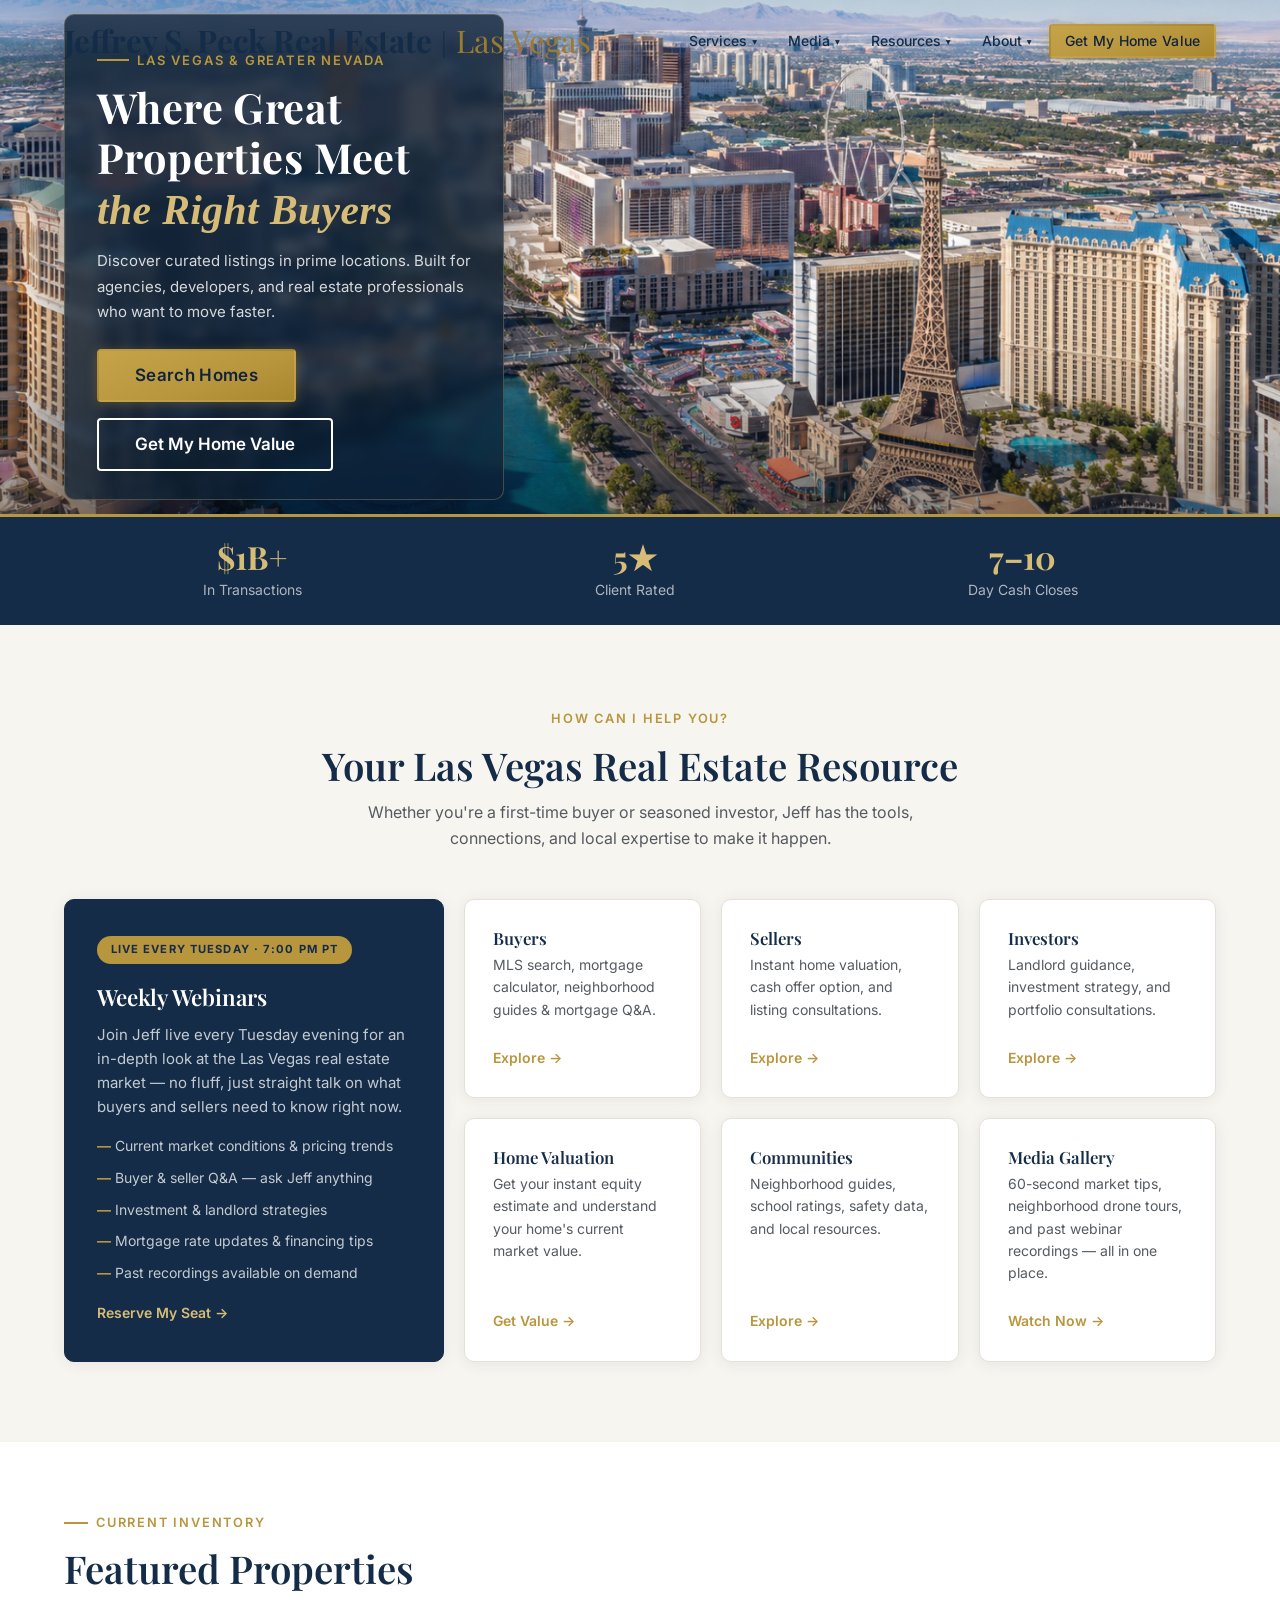
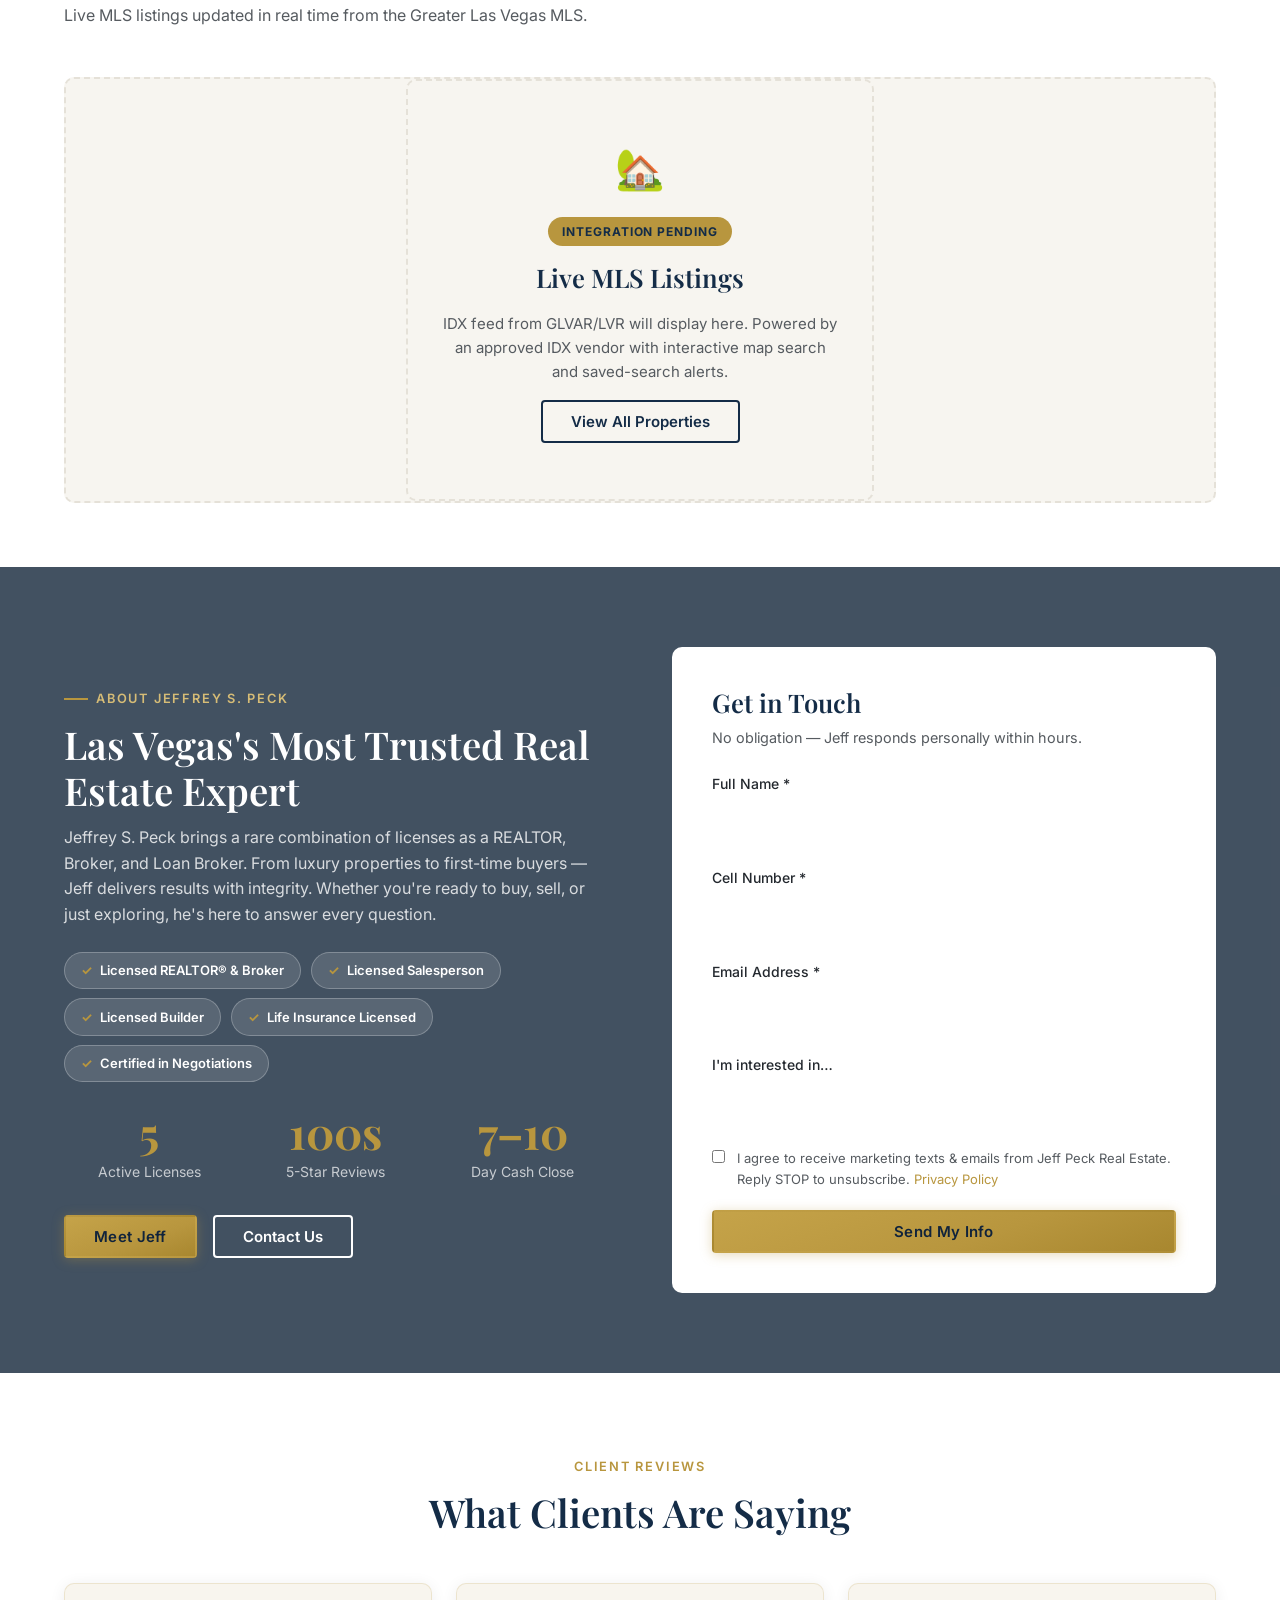
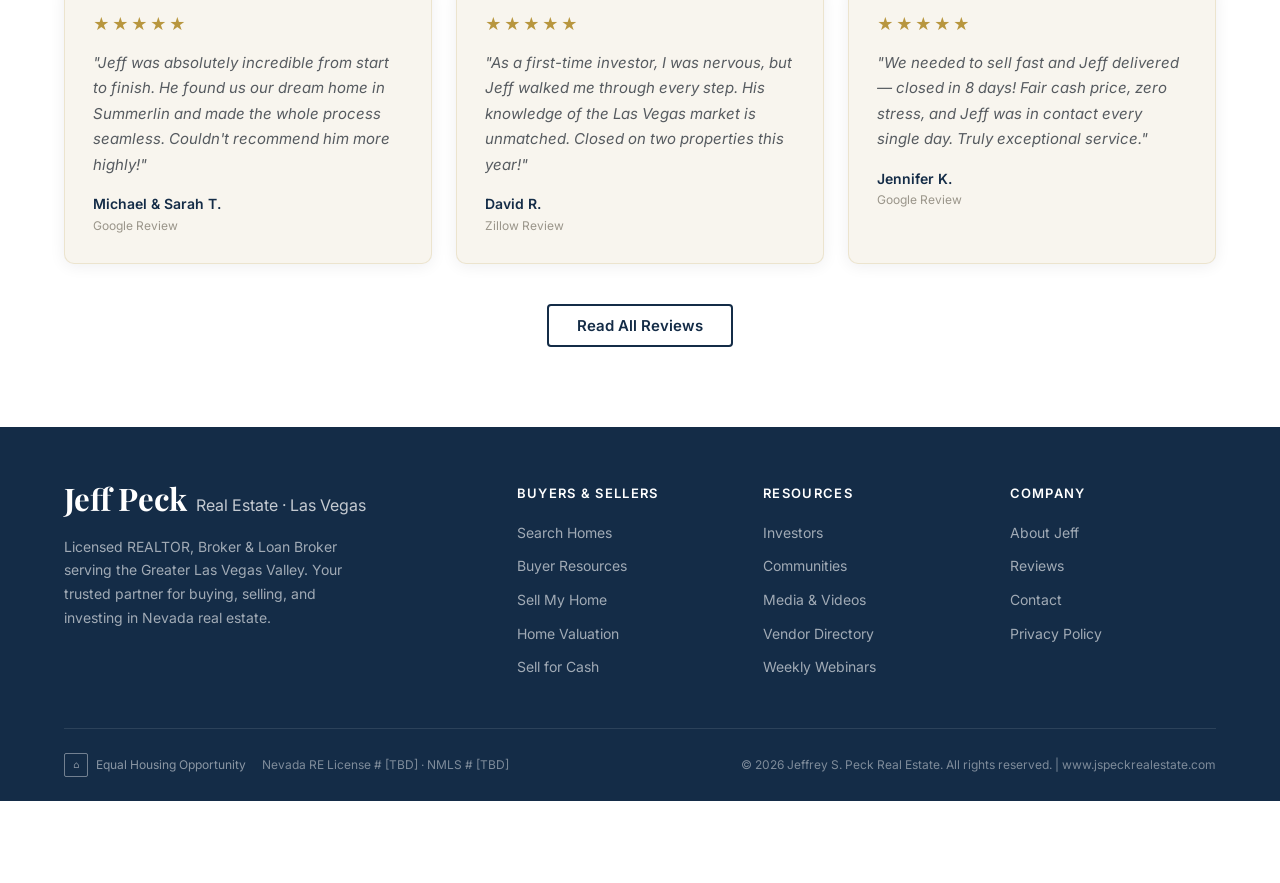
==== commit bcbe5cea: "Luxury design overhaul — navy + champagne gold palette, hero flyover - Kill bright Material blue (#2" ====
--- a/site/index.html
+++ b/site/index.html
@@ -32,7 +32,7 @@
   <link rel="icon" href="favicon.svg" type="image/svg+xml">
   <link rel="preconnect" href="https://fonts.googleapis.com">
   <link href="https://fonts.googleapis.com/css2?family=Playfair+Display:wght@400;600;700&family=Inter:wght@300;400;500;600&display=swap" rel="stylesheet">
-  <link rel="stylesheet" href="css/styles.css">
+  <link rel="stylesheet" href="css/styles.css?v=3">
   <style>
     /* Home-specific styles */
     .stats-bar { background: var(--navy); padding: 1.5rem 0; border-top: 3px solid var(--blue); }
@@ -395,6 +395,6 @@
   <a href="sellers.html#valuation" class="btn btn-primary">Get My Value</a>
 </div>
 
-<script src="js/main.js"></script>
+<script src="js/main.js?v=2"></script>
 </body>
 </html>
--- a/site/css/styles.css
+++ b/site/css/styles.css
@@ -7,38 +7,40 @@
    1. Variables & Reset
    ---------------------------------------------------------- */
 :root {
-  /* Blues — primary palette */
-  --blue:        #2196f3;
-  --blue-dark:   #1565c0;
-  --blue-light:  #64b5f6;
-  --navy:        #1e3a5f;   /* footer / dark sections */
-  --navy-mid:    #152d4a;   /* footer bottom strip */
-  --navy-light:  #2a4f7c;   /* hover states */
-  --blue-overlay: rgba(26, 54, 93, 0.58); /* transparent blue section */
-  --blue-tint:   #eaf4fb;   /* card / testimonial backgrounds */
-
-  /* Keep gold as a subtle warm accent for a few highlights */
-  --gold:        #2196f3;   /* remapped to blue */
-  --gold-light:  #64b5f6;
-
-  /* Neutrals */
-  --cream:       #f4f8fb;   /* slightly blue-white page bg */
+  /* Luxury palette — deep navy + champagne gold + warm neutrals.
+     --blue* aliases kept for legacy refs but remapped to the gold accent
+     so every component pulls from one coherent system. */
+  --blue:        #b8963e;
+  --blue-dark:   #9a7c2e;
+  --blue-light:  #d6bc76;
+  --navy:        #142c47;   /* footer / dark sections */
+  --navy-mid:    #0e2035;   /* footer bottom strip */
+  --navy-light:  #23446b;   /* hover states */
+  --blue-overlay: rgba(14, 32, 53, 0.78); /* dark section wash */
+  --blue-tint:   #f8f5ee;   /* card / testimonial backgrounds — warm ivory */
+
+  /* Champagne gold accent */
+  --gold:        #b8963e;
+  --gold-light:  #d6bc76;
+
+  /* Neutrals — warm, not blue-tinged */
+  --cream:       #f7f5f0;   /* warm ivory page bg */
   --white:       #ffffff;
-  --gray-100:    #f0f4f8;
-  --gray-200:    #e2e8f0;
-  --gray-400:    #94a3b8;
-  --gray-600:    #64748b;
-  --gray-800:    #1e293b;
-  --text:        #1e293b;
-  --text-light:  #475569;
+  --gray-100:    #f2f0eb;
+  --gray-200:    #e5e1d8;
+  --gray-400:    #9a958a;
+  --gray-600:    #6b6659;
+  --gray-800:    #23282e;
+  --text:        #23282e;
+  --text-light:  #565b60;
 
   --font-serif: 'Playfair Display', Georgia, serif;
   --font-sans:  'Inter', system-ui, sans-serif;
 
-  --radius:     6px;
-  --radius-lg:  12px;
-  --shadow:     0 2px 12px rgba(33,150,243,.08);
-  --shadow-lg:  0 8px 40px rgba(30,58,95,.18);
+  --radius:     4px;
+  --radius-lg:  10px;
+  --shadow:     0 2px 16px rgba(20,30,45,.07);
+  --shadow-lg:  0 16px 48px rgba(14,32,53,.16);
 
   --max-width:  1200px;
   --nav-h:      82px;
@@ -133,11 +135,18 @@
 .btn:focus-visible { outline: 3px solid var(--gold); outline-offset: 2px; }
 
 .btn-primary {
-  background: var(--blue);
-  color: var(--white);
-  border-color: var(--blue);
-}
-.btn-primary:hover { background: var(--blue-dark); border-color: var(--blue-dark); }
+  background: linear-gradient(160deg, #c5a349 0%, var(--gold) 60%, #a8872f 100%);
+  color: #10233b;
+  border-color: transparent;
+  letter-spacing: .02em;
+  box-shadow: 0 2px 12px rgba(184,150,62,.35);
+}
+.btn-primary:hover {
+  background: linear-gradient(160deg, #d0b05a 0%, #c2a04a 60%, #b3923c 100%);
+  border-color: transparent;
+  transform: translateY(-1px);
+  box-shadow: 0 6px 20px rgba(184,150,62,.45);
+}
 
 .btn-outline-light {
   background: transparent;
@@ -192,25 +201,26 @@
   background: var(--navy);
   box-shadow: 0 2px 16px rgba(0,0,0,.3);
 }
-/* At top of page over hero — darken text for legibility against the photo */
-.site-header.at-top .nav-logo-name,
-.site-header.at-top .nav-logo-pipe {
+/* At top of page over hero — darken text for legibility against the photo.
+   Only applies on pages WITH a hero (not .no-hero). */
+body:not(.no-hero) .site-header.at-top .nav-logo-name,
+body:not(.no-hero) .site-header.at-top .nav-logo-pipe {
   color: var(--navy);
   transition: color .35s ease;
 }
-.site-header.at-top .nav-logo-city {
+body:not(.no-hero) .site-header.at-top .nav-logo-city {
   color: var(--blue-dark);
   transition: color .35s ease;
 }
-.site-header.at-top .nav-links a:not(.btn-primary) {
+body:not(.no-hero) .site-header.at-top .nav-links a:not(.btn-primary) {
   color: var(--navy);
   transition: color .2s, background .2s;
 }
-.site-header.at-top .nav-links a:not(.btn-primary):hover {
+body:not(.no-hero) .site-header.at-top .nav-links a:not(.btn-primary):hover {
   color: var(--navy);
   background: rgba(30,58,95,.1);
 }
-.site-header.at-top .nav-toggle span {
+body:not(.no-hero) .site-header.at-top .nav-toggle span {
   background: var(--navy);
 }
 .nav-inner {
@@ -265,8 +275,15 @@
 }
 .nav-links a:hover,
 .nav-links a.active { color: var(--white); background: rgba(255,255,255,.1); }
-.nav-links a.btn-primary { color: var(--white); background: var(--blue); border-color: var(--blue); }
-.nav-links a.btn-primary:hover { background: var(--blue-dark); border-color: var(--blue-dark); }
+.nav-links a.btn-primary {
+  color: #10233b;
+  background: linear-gradient(160deg, #c5a349 0%, var(--gold) 60%, #a8872f 100%);
+  border-color: transparent;
+}
+.nav-links a.btn-primary:hover {
+  background: linear-gradient(160deg, #d0b05a 0%, #c2a04a 60%, #b3923c 100%);
+  border-color: transparent;
+}
 
 /* Dropdown items */
 .nav-item { position: relative; }
@@ -316,7 +333,7 @@
   padding-left: 2.25rem !important;
   font-size: .8125rem !important;
   color: rgba(255,255,255,.6) !important;
-  border-left: 2px solid rgba(33,150,243,.4);
+  border-left: 2px solid rgba(184,150,62,.45);
   margin-left: .75rem;
 }
 .nav-mobile-sub:hover { color: var(--blue-light) !important; }
@@ -445,25 +462,41 @@
 }
 .hero-bg {
   position: absolute;
-  inset: 0;
+  inset: -4% -6%;   /* bleed so the flyover pan never exposes edges */
   background-image: url('../images/hero-lasvegas.png');
   background-size: cover;
   background-position: center center;
   background-repeat: no-repeat;
+  animation: hero-flyover 42s ease-in-out infinite alternate;
+  will-change: transform;
+}
+/* Cinematic drone-glide over the Strip */
+@keyframes hero-flyover {
+  0%   { transform: scale(1)    translate(0, 0); }
+  100% { transform: scale(1.16) translate(-2.5%, -1.8%); }
+}
+@media (prefers-reduced-motion: reduce) {
+  .hero-bg { animation: none; }
 }
 .hero-bg::after {
-  /* no full-image tint — overlay is scoped to text box only */
-  content: none;
+  /* soft vignette for depth — keeps photo unobstructed */
+  content: '';
+  position: absolute;
+  inset: 0;
+  background: linear-gradient(to top, rgba(10,18,30,.42) 0%, rgba(10,18,30,0) 32%),
+              linear-gradient(to bottom, rgba(10,18,30,.28) 0%, rgba(10,18,30,0) 22%);
 }
 .hero-content {
   position: relative;
   z-index: 1;
-  max-width: 420px;
-  background: rgba(30, 58, 95, 0.72);
-  backdrop-filter: blur(2px);
-  -webkit-backdrop-filter: blur(2px);
+  max-width: 440px;
+  background: rgba(14, 32, 53, 0.78);
+  backdrop-filter: blur(6px);
+  -webkit-backdrop-filter: blur(6px);
+  border: 1px solid rgba(214,188,118,.28);
   border-radius: var(--radius-lg);
-  padding: 1.25rem 1.5rem;
+  padding: 1.75rem 2rem;
+  box-shadow: 0 24px 60px rgba(8,16,28,.45);
 }
 .hero-eyebrow {
   display: inline-flex;
@@ -483,9 +516,9 @@
   height: 2px;
   background: var(--gold);
 }
-.hero h1 { color: var(--white); margin-bottom: .75rem; font-size: clamp(1.5rem, 3.5vw, 2.5rem); }
-.hero h1 em { color: var(--gold); font-style: normal; }
-.hero-sub { font-size: .9375rem; color: rgba(255,255,255,.75); margin-bottom: 1.5rem; max-width: 380px; }
+.hero h1 { color: var(--white); margin-bottom: .75rem; font-size: clamp(1.6rem, 3.6vw, 2.6rem); letter-spacing: .01em; }
+.hero h1 em { color: var(--gold-light); font-style: italic; }
+.hero-sub { font-size: .9375rem; color: rgba(255,255,255,.82); margin-bottom: 1.5rem; max-width: 380px; line-height: 1.7; }
 .hero-eyebrow { margin-bottom: .75rem; }
 .hero-ctas { display: flex; flex-wrap: wrap; gap: 1rem; }
 
@@ -805,7 +838,7 @@
   border-radius: var(--radius-lg);
   padding: 1.75rem;
   box-shadow: var(--shadow);
-  border: 1px solid rgba(33,150,243,.12);
+  border: 1px solid rgba(184,150,62,.18);
 }
 .review-stars { color: var(--blue); font-size: 1rem; letter-spacing: 2px; margin-bottom: .75rem; }
 .review-text  { font-size: .9375rem; color: var(--text-light); font-style: italic; line-height: 1.7; margin-bottom: 1rem; }
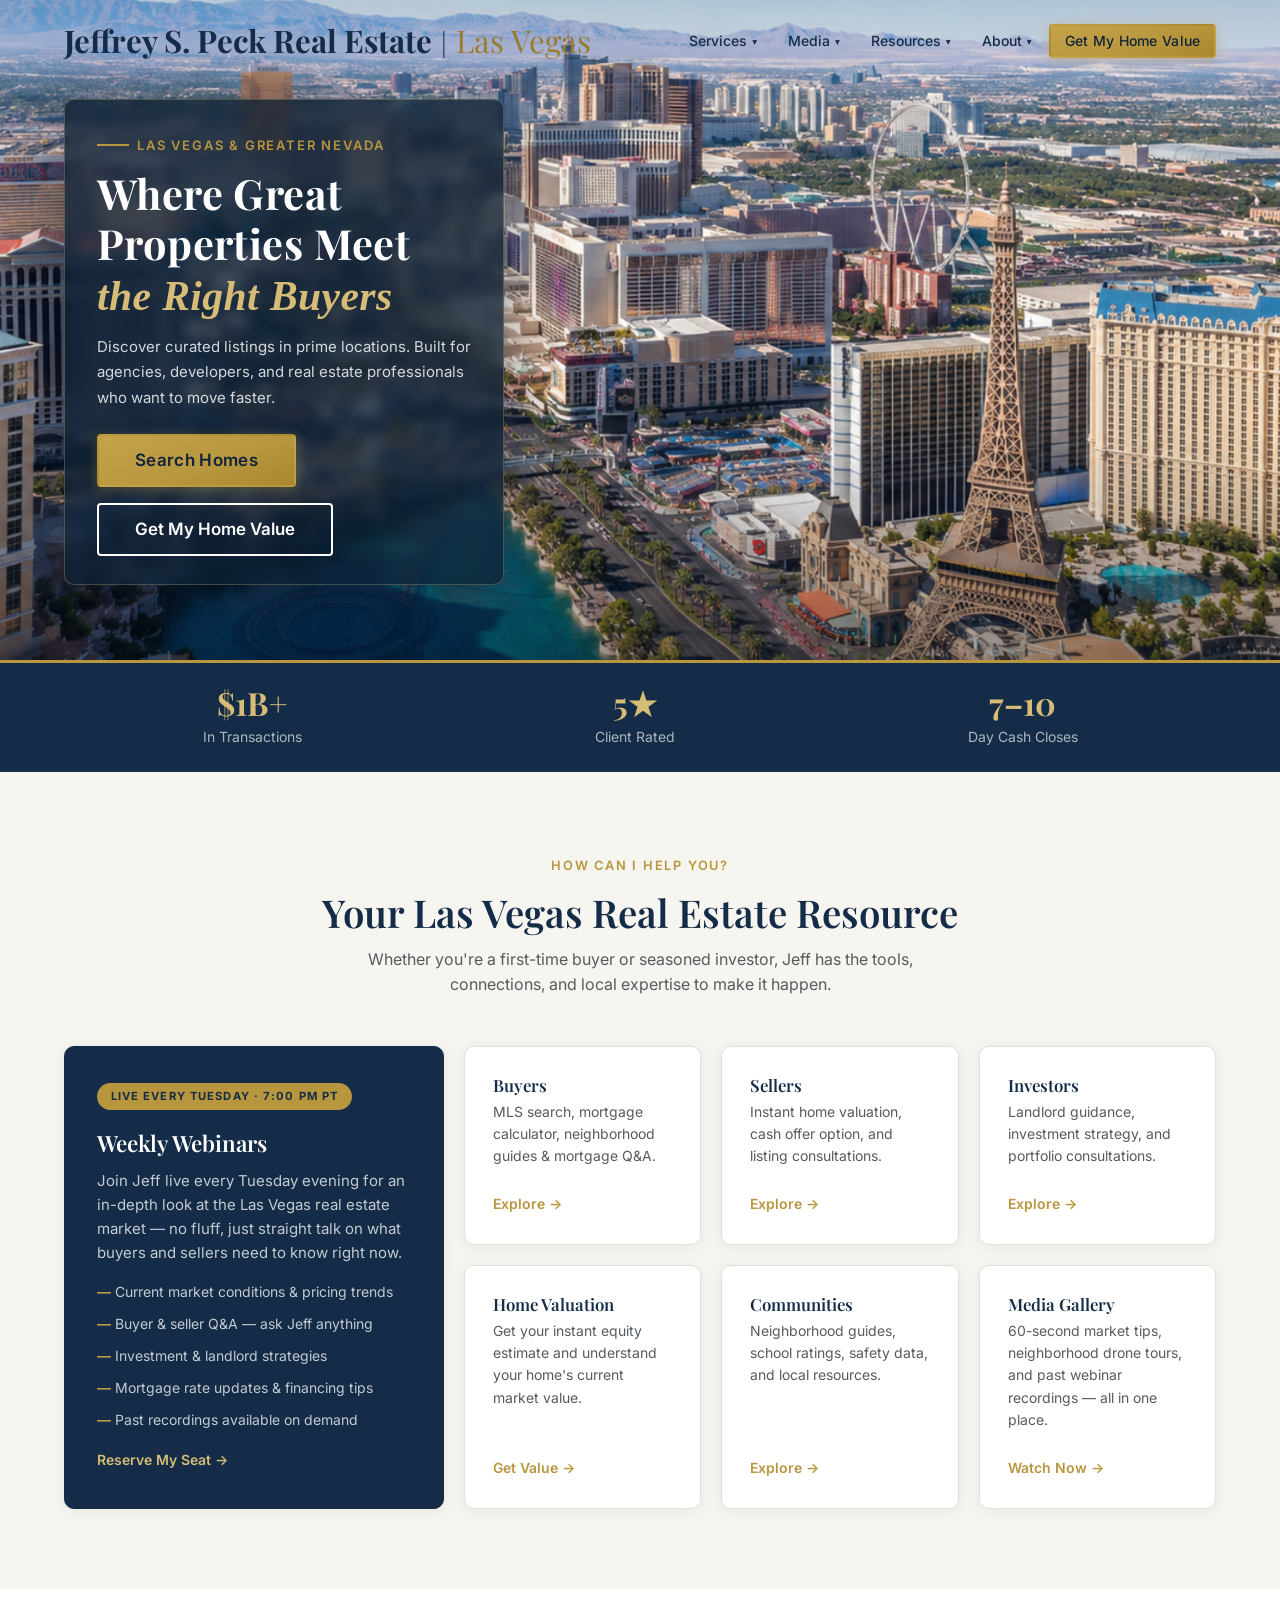
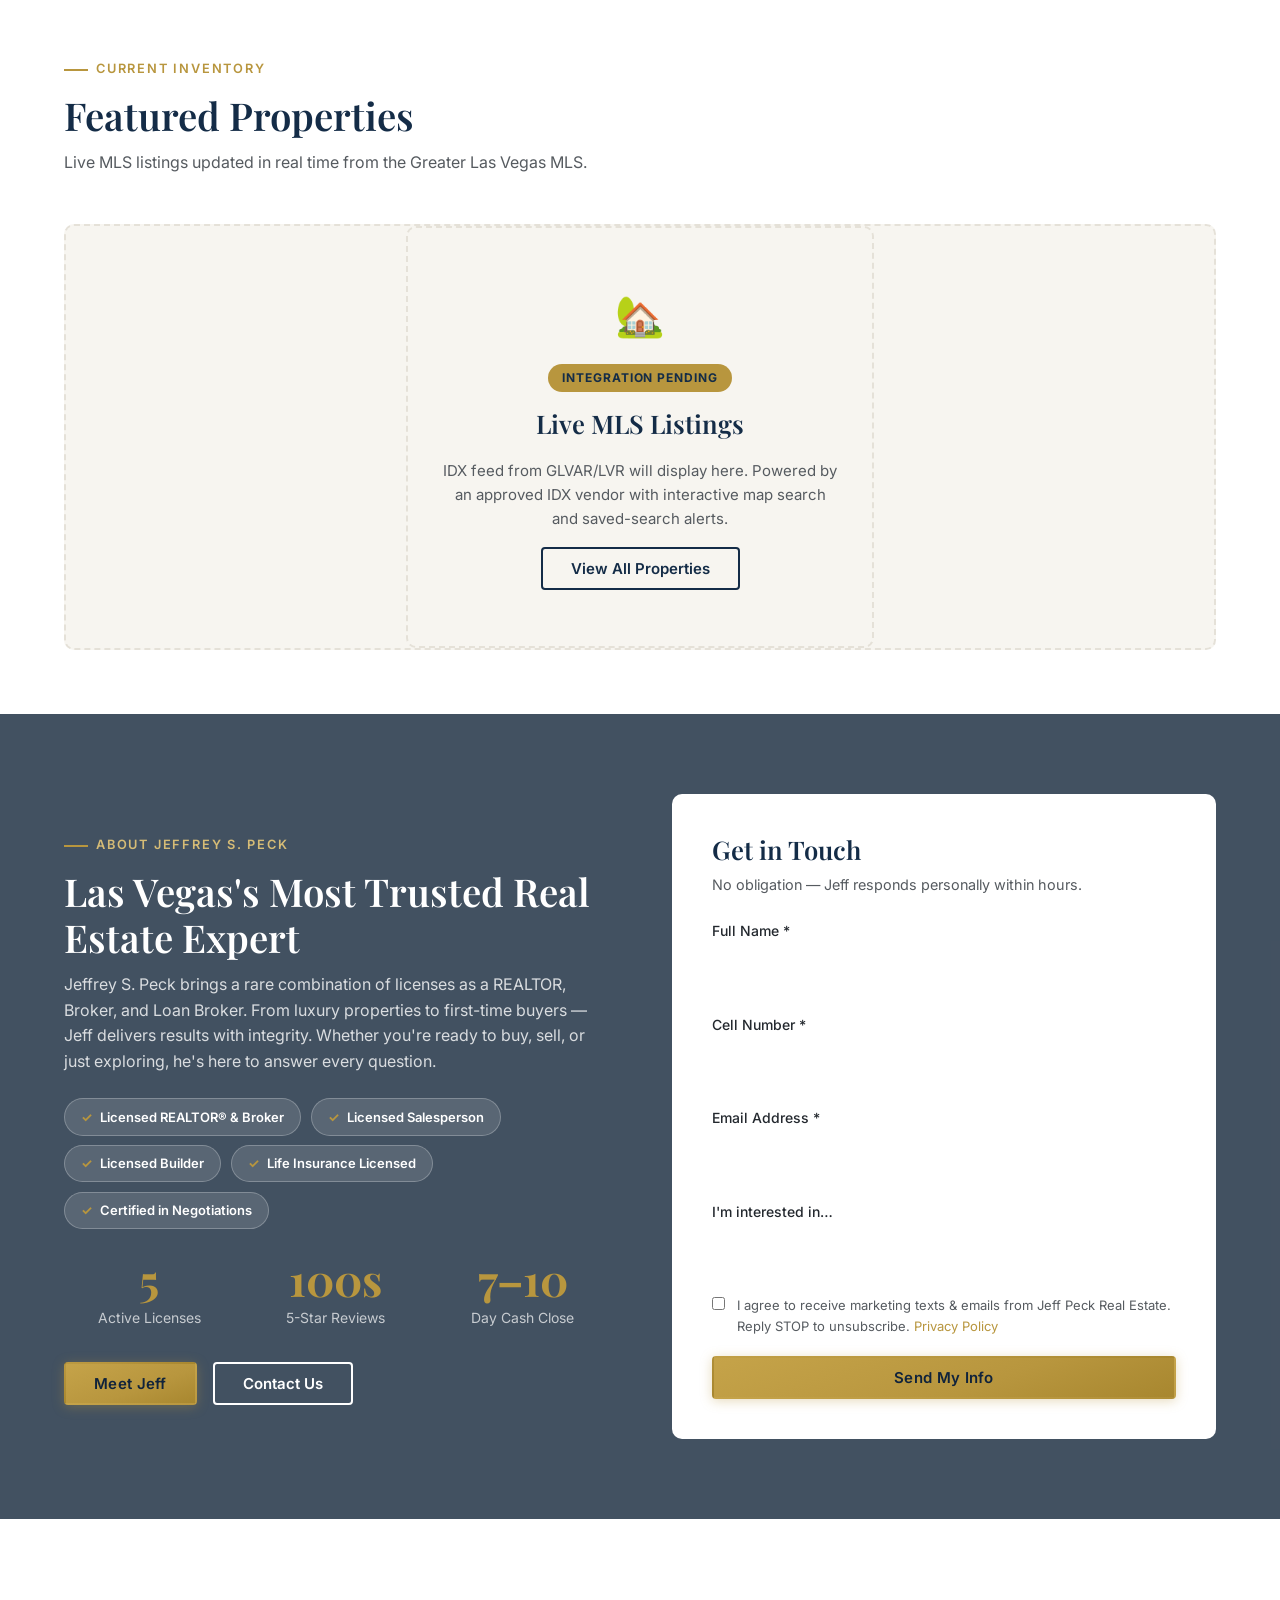
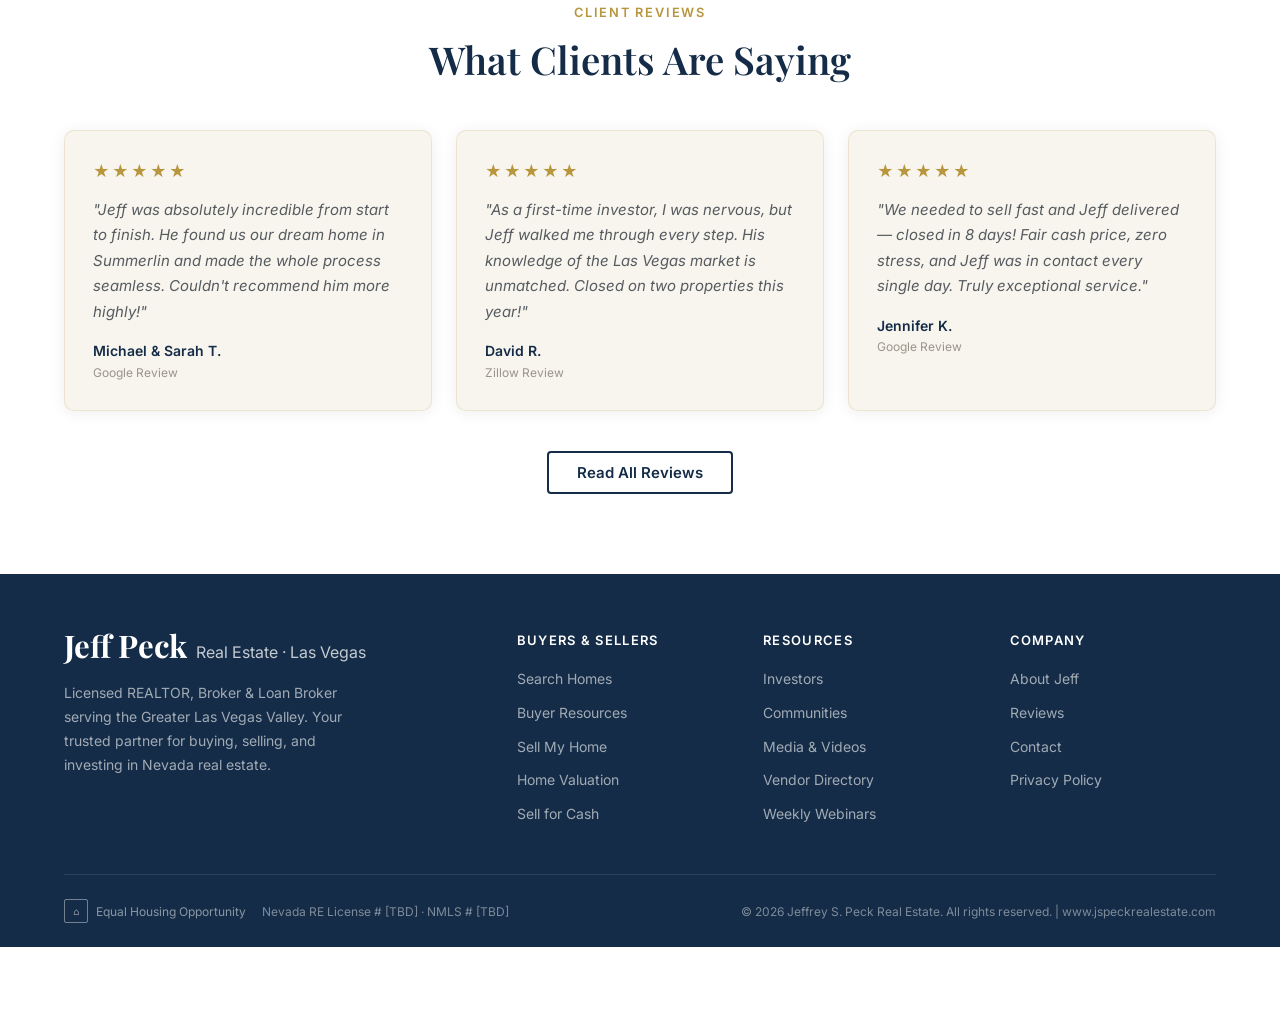
==== commit bbbef642: "Make home hero taller so headline clears the fixed nav Co-Authored-By: Claude Fable 5 <noreply@anthr" ====
--- a/site/index.html
+++ b/site/index.html
@@ -32,7 +32,7 @@
   <link rel="icon" href="favicon.svg" type="image/svg+xml">
   <link rel="preconnect" href="https://fonts.googleapis.com">
   <link href="https://fonts.googleapis.com/css2?family=Playfair+Display:wght@400;600;700&family=Inter:wght@300;400;500;600&display=swap" rel="stylesheet">
-  <link rel="stylesheet" href="css/styles.css?v=3">
+  <link rel="stylesheet" href="css/styles.css?v=4">
   <style>
     /* Home-specific styles */
     .stats-bar { background: var(--navy); padding: 1.5rem 0; border-top: 3px solid var(--blue); }
--- a/site/css/styles.css
+++ b/site/css/styles.css
@@ -448,17 +448,17 @@
    ---------------------------------------------------------- */
 .hero {
   position: relative;
-  /* 17:9 landscape ratio; nav height offset preserved */
-  height: calc(52.94vw - var(--nav-h));
-  min-height: 340px;
-  max-height: 72vh;
+  /* Wide cinematic ratio, but tall enough that content clears the fixed nav */
+  height: 58vw;
+  min-height: 560px;
+  max-height: 88vh;
   display: flex;
   align-items: center;
   overflow: hidden;
   background: var(--navy);
   /* extend behind the fixed transparent nav */
   margin-top: calc(-1 * var(--nav-h));
-  padding-top: var(--nav-h);
+  padding-top: calc(var(--nav-h) + 1.5rem);
 }
 .hero-bg {
   position: absolute;
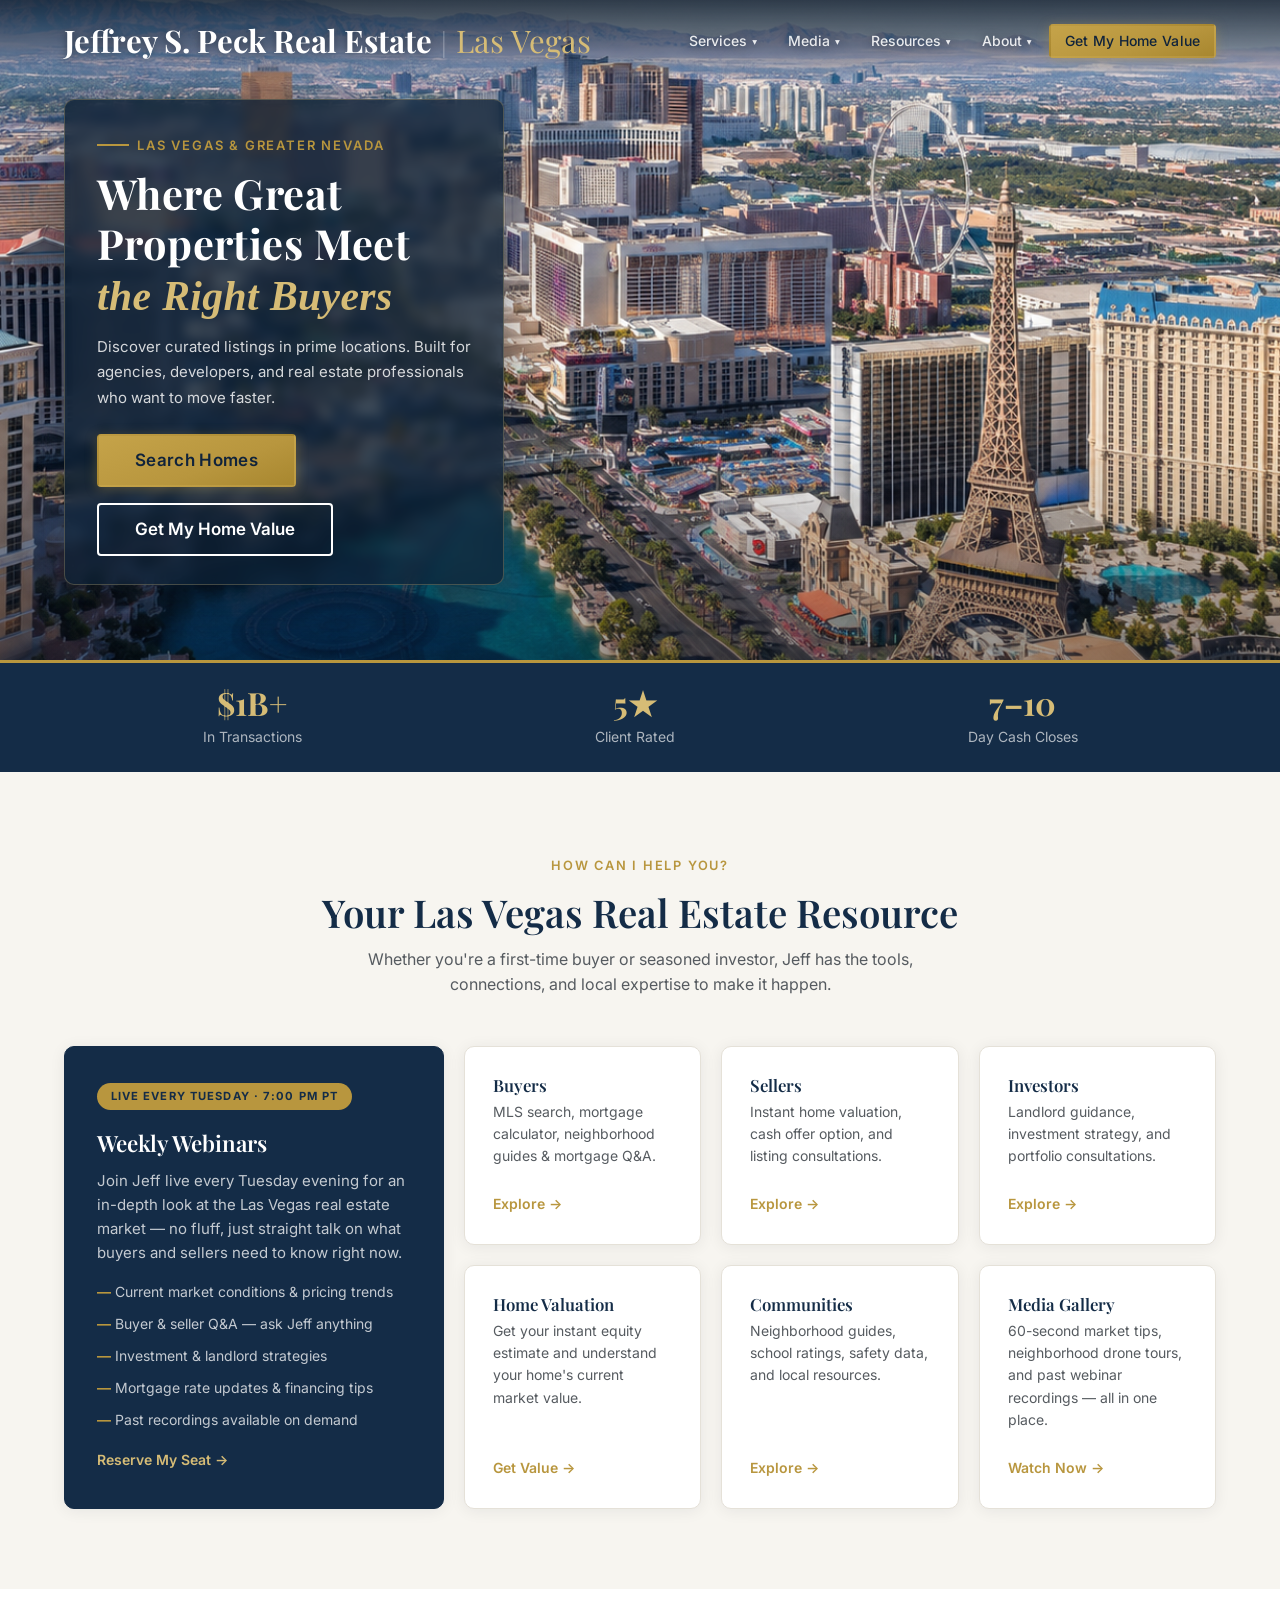
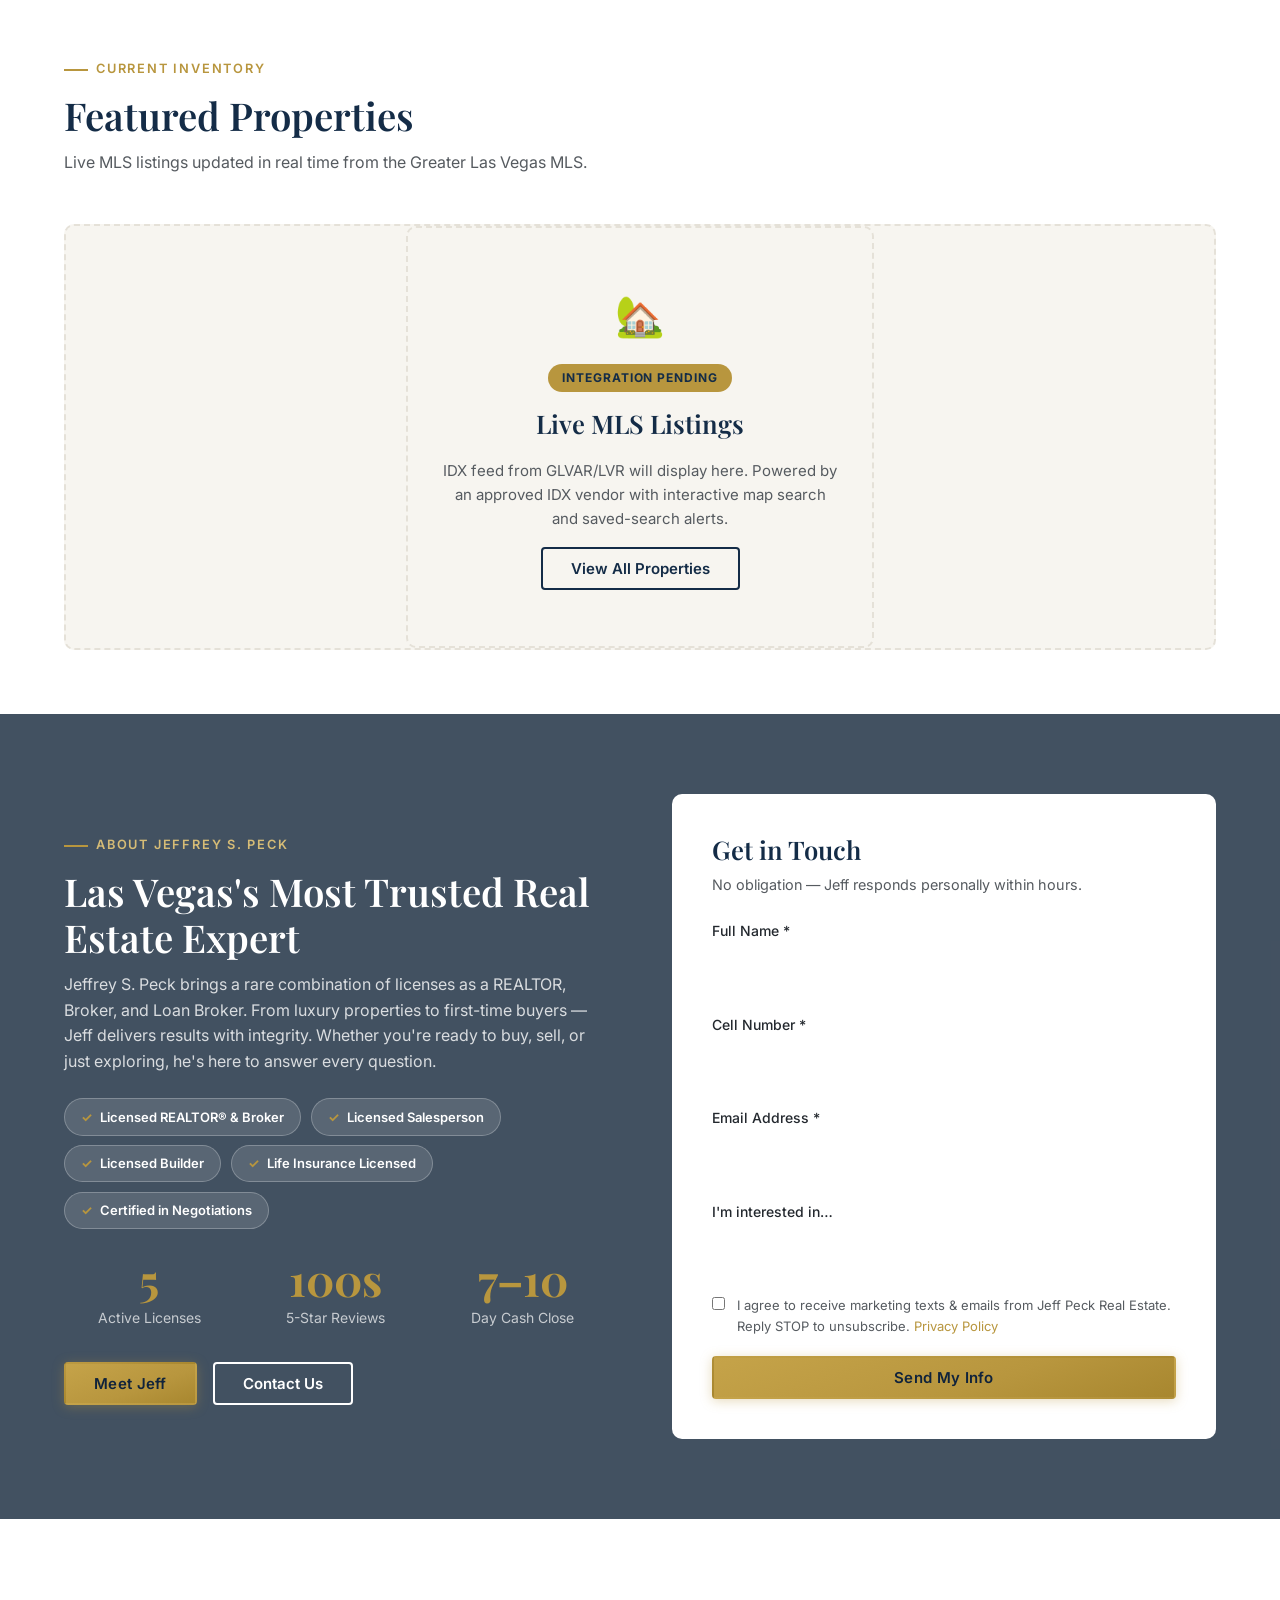
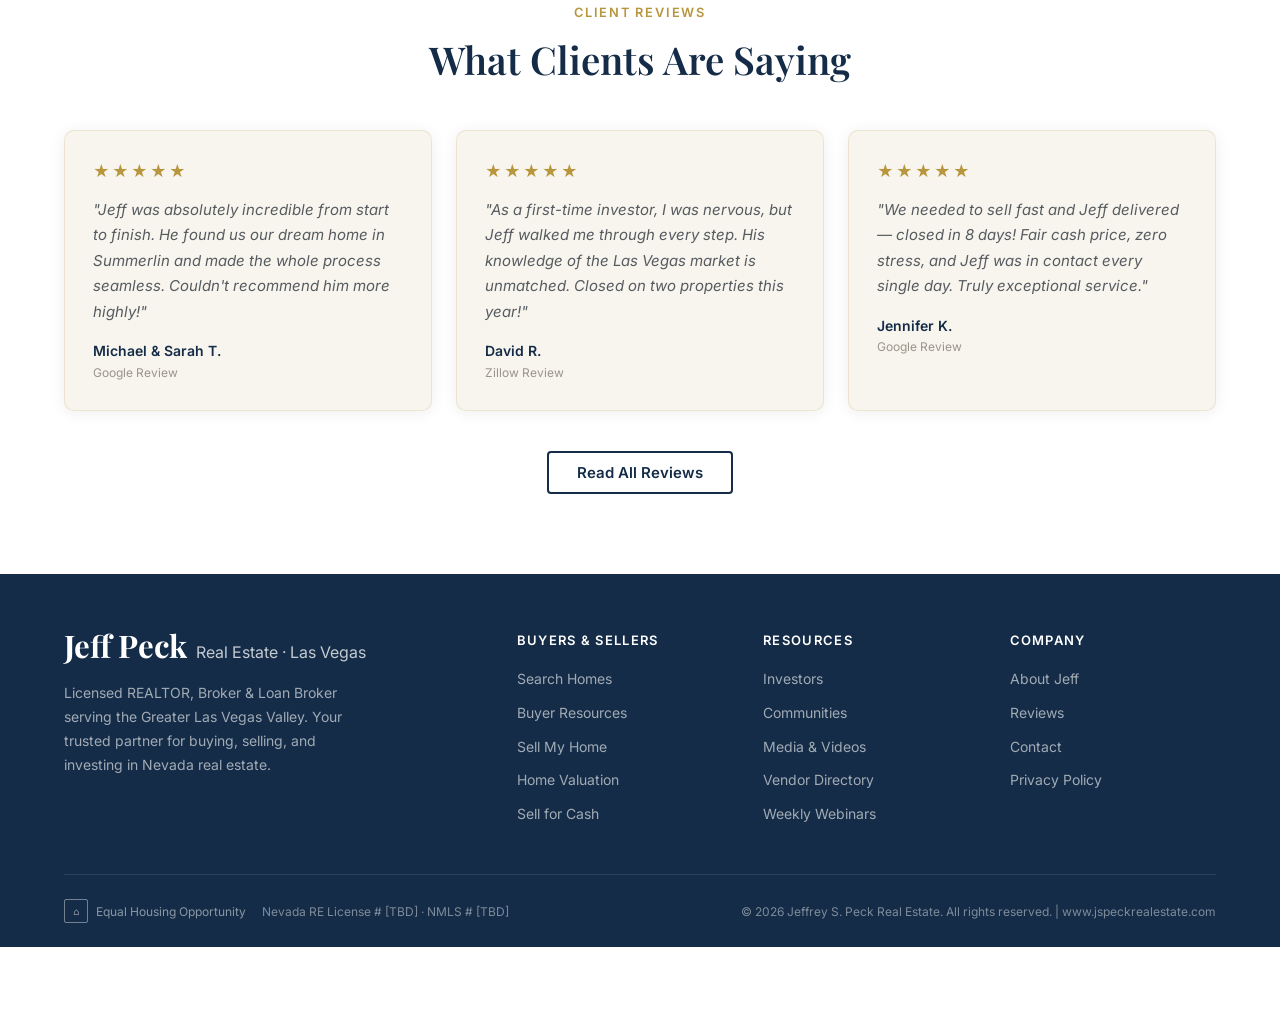
==== commit f5aaa9f5: "Nav over hero: white text on fading scrim instead of dark text Keeps the photo bleeding to the top o" ====
--- a/site/index.html
+++ b/site/index.html
@@ -32,7 +32,7 @@
   <link rel="icon" href="favicon.svg" type="image/svg+xml">
   <link rel="preconnect" href="https://fonts.googleapis.com">
   <link href="https://fonts.googleapis.com/css2?family=Playfair+Display:wght@400;600;700&family=Inter:wght@300;400;500;600&display=swap" rel="stylesheet">
-  <link rel="stylesheet" href="css/styles.css?v=4">
+  <link rel="stylesheet" href="css/styles.css?v=5">
   <style>
     /* Home-specific styles */
     .stats-bar { background: var(--navy); padding: 1.5rem 0; border-top: 3px solid var(--blue); }
--- a/site/css/styles.css
+++ b/site/css/styles.css
@@ -201,27 +201,19 @@
   background: var(--navy);
   box-shadow: 0 2px 16px rgba(0,0,0,.3);
 }
-/* At top of page over hero — darken text for legibility against the photo.
+/* At top of page over hero — keep white text but back it with a soft
+   scrim that fades out, so the photo still reaches the top of the page.
    Only applies on pages WITH a hero (not .no-hero). */
+body:not(.no-hero) .site-header.at-top {
+  background: linear-gradient(to bottom,
+    rgba(10, 20, 34, .78) 0%,
+    rgba(10, 20, 34, .45) 55%,
+    rgba(10, 20, 34, 0) 100%);
+  box-shadow: none;
+}
 body:not(.no-hero) .site-header.at-top .nav-logo-name,
-body:not(.no-hero) .site-header.at-top .nav-logo-pipe {
-  color: var(--navy);
-  transition: color .35s ease;
-}
-body:not(.no-hero) .site-header.at-top .nav-logo-city {
-  color: var(--blue-dark);
-  transition: color .35s ease;
-}
 body:not(.no-hero) .site-header.at-top .nav-links a:not(.btn-primary) {
-  color: var(--navy);
-  transition: color .2s, background .2s;
-}
-body:not(.no-hero) .site-header.at-top .nav-links a:not(.btn-primary):hover {
-  color: var(--navy);
-  background: rgba(30,58,95,.1);
-}
-body:not(.no-hero) .site-header.at-top .nav-toggle span {
-  background: var(--navy);
+  text-shadow: 0 1px 8px rgba(8, 16, 28, .5);
 }
 .nav-inner {
   display: flex;
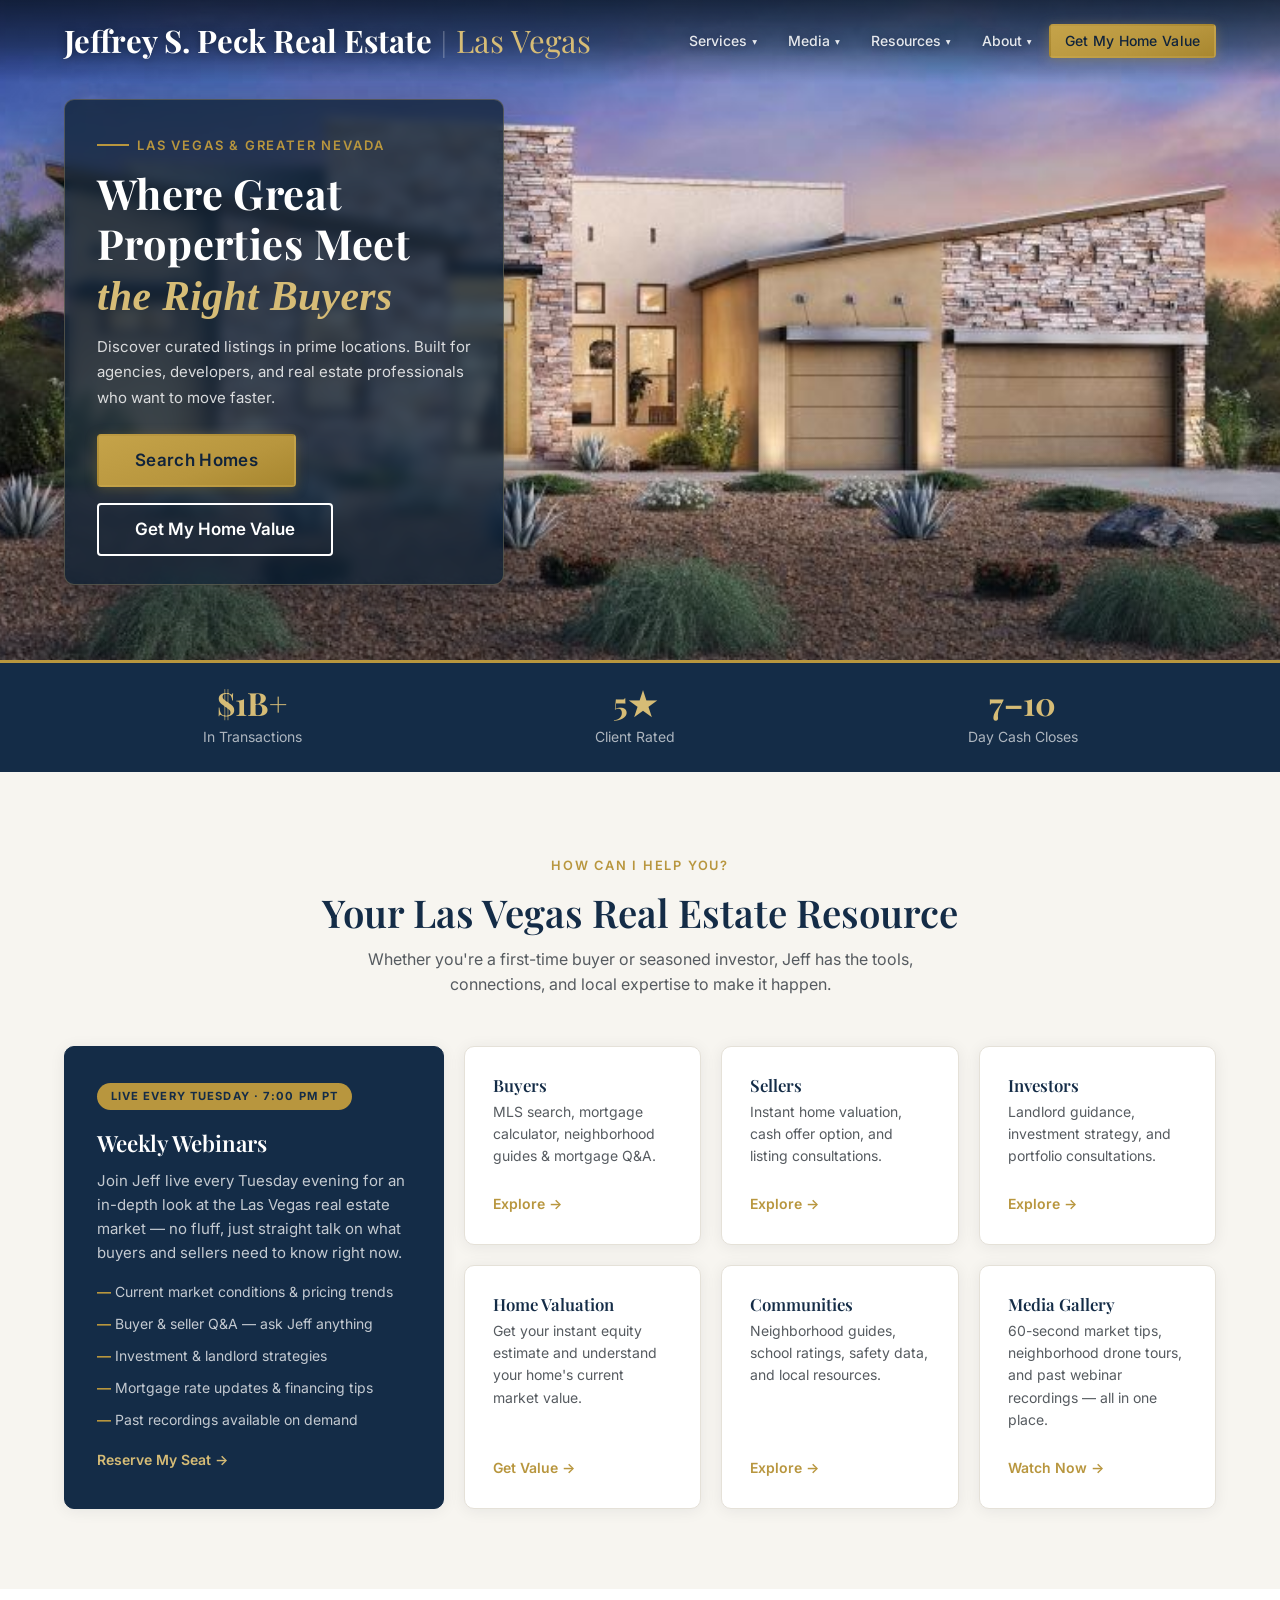
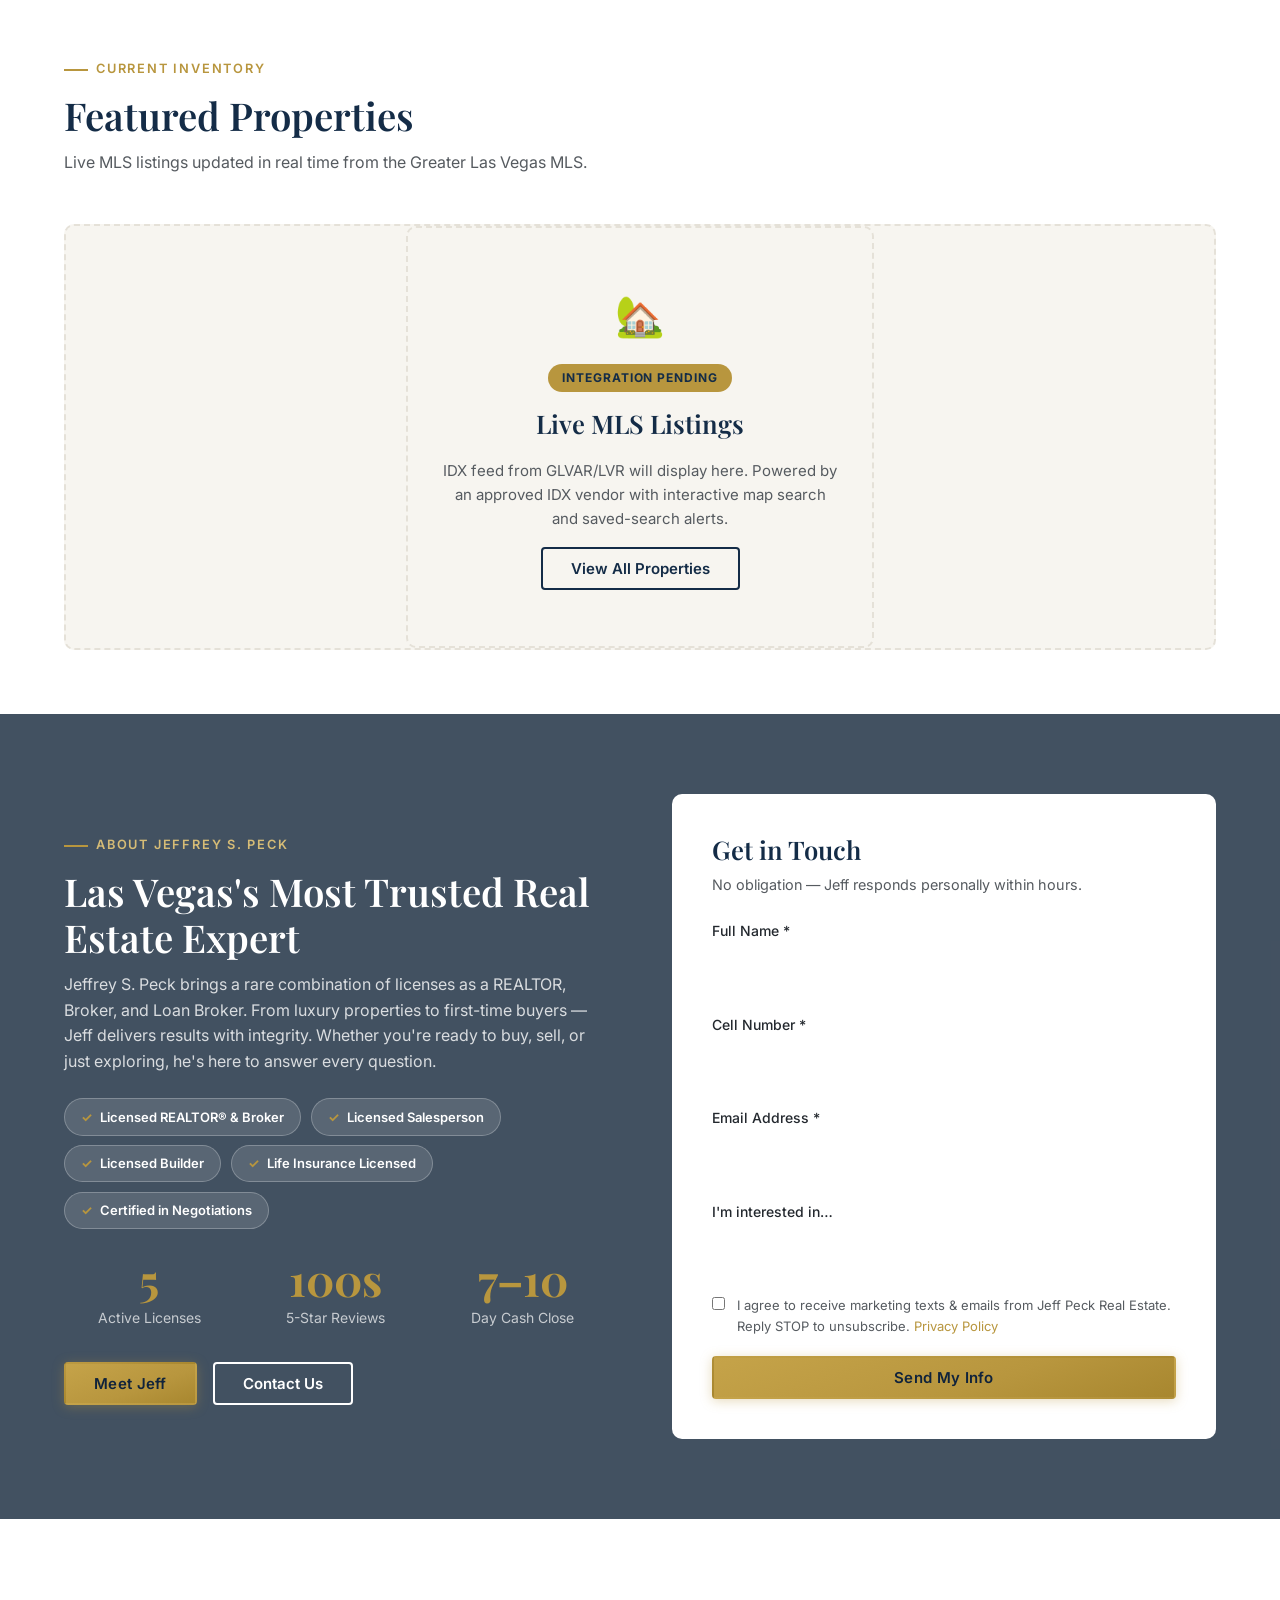
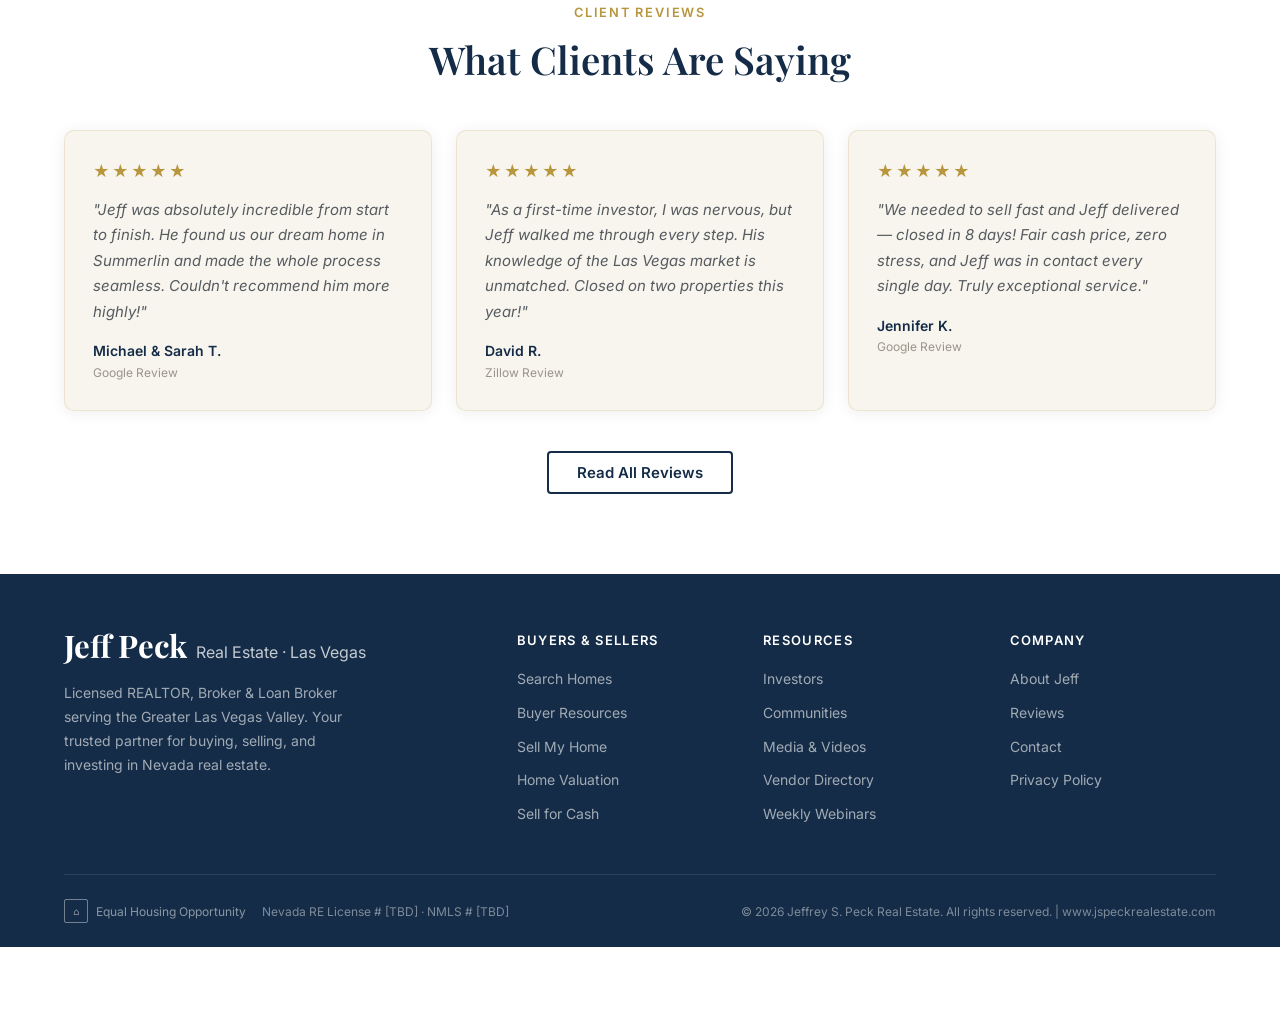
==== commit 466ddfa5: "Swap hero photo to hero-home2 (desert modern home at dusk) Keeps the slow flyover pan/zoom animation" ====
--- a/site/index.html
+++ b/site/index.html
@@ -32,7 +32,7 @@
   <link rel="icon" href="favicon.svg" type="image/svg+xml">
   <link rel="preconnect" href="https://fonts.googleapis.com">
   <link href="https://fonts.googleapis.com/css2?family=Playfair+Display:wght@400;600;700&family=Inter:wght@300;400;500;600&display=swap" rel="stylesheet">
-  <link rel="stylesheet" href="css/styles.css?v=5">
+  <link rel="stylesheet" href="css/styles.css?v=6">
   <style>
     /* Home-specific styles */
     .stats-bar { background: var(--navy); padding: 1.5rem 0; border-top: 3px solid var(--blue); }
--- a/site/css/styles.css
+++ b/site/css/styles.css
@@ -455,7 +455,7 @@
 .hero-bg {
   position: absolute;
   inset: -4% -6%;   /* bleed so the flyover pan never exposes edges */
-  background-image: url('../images/hero-lasvegas.png');
+  background-image: url('../images/hero-home2.jpg');
   background-size: cover;
   background-position: center center;
   background-repeat: no-repeat;
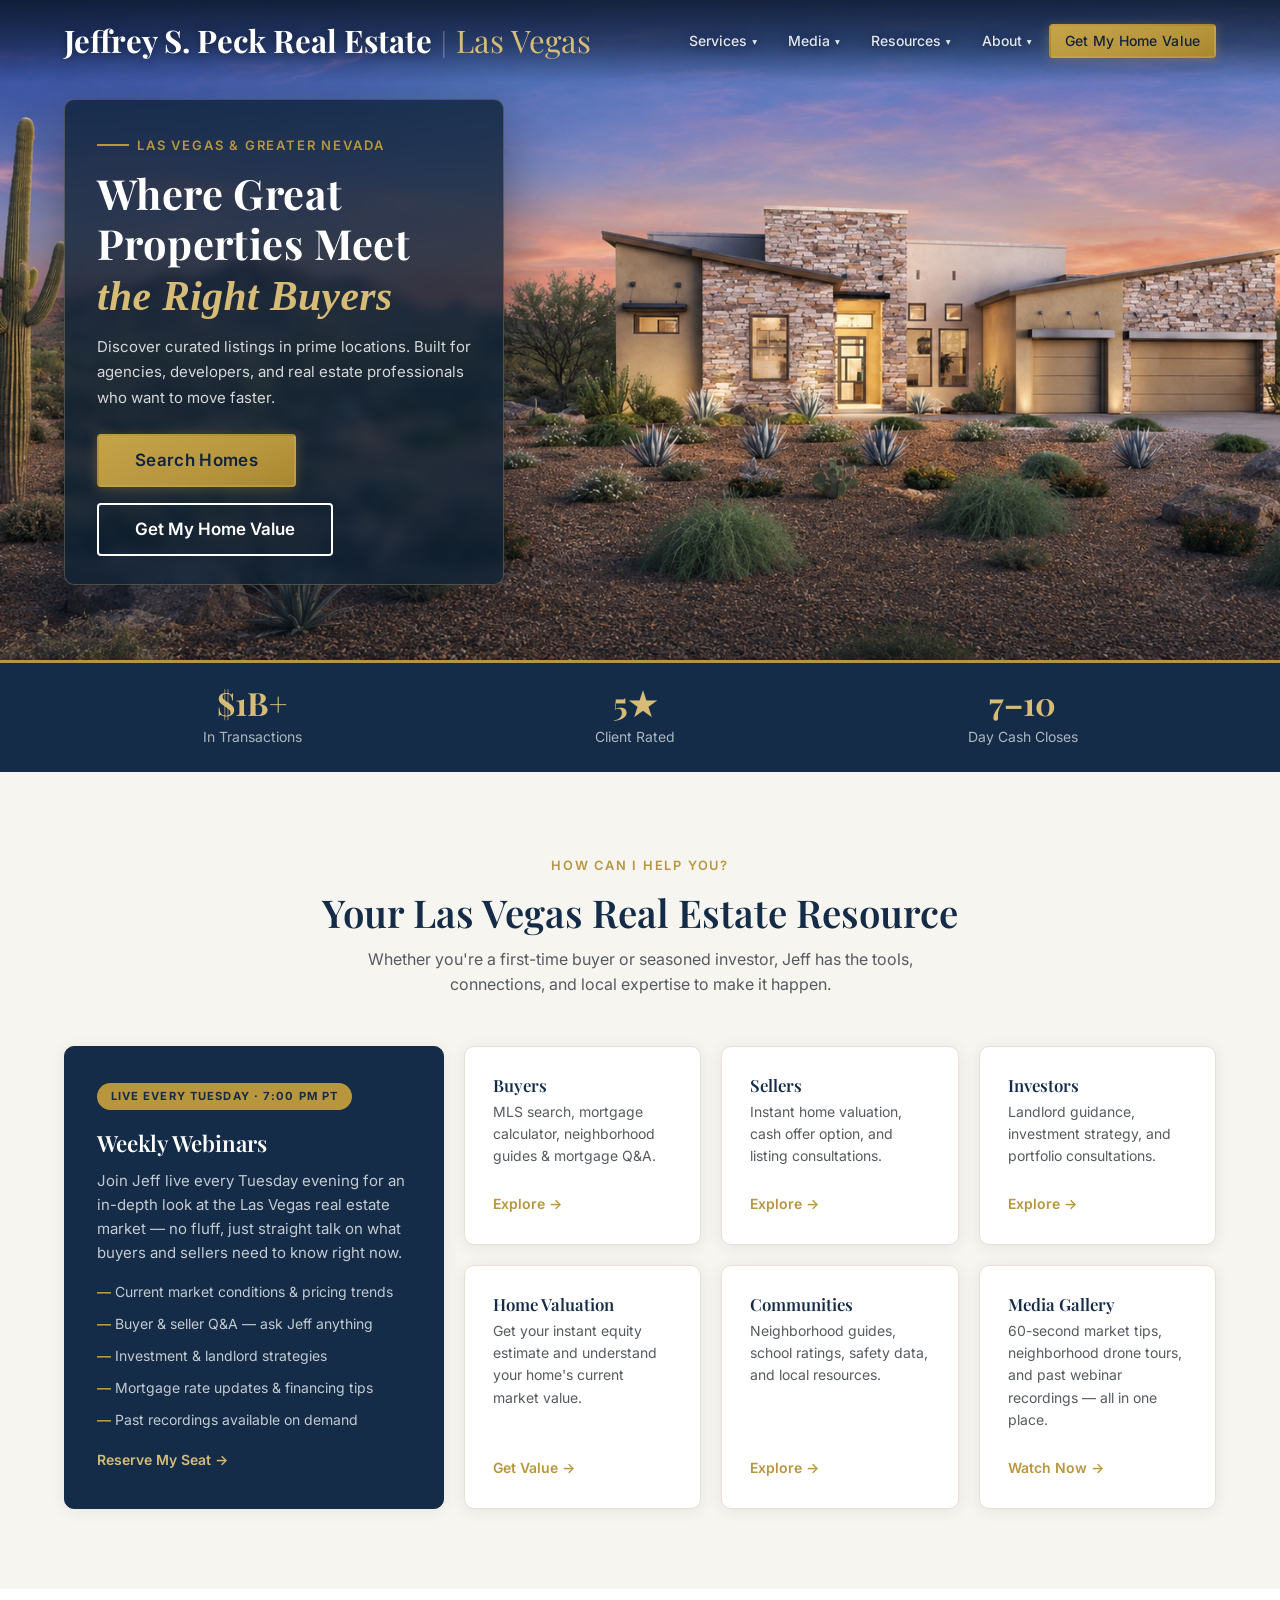
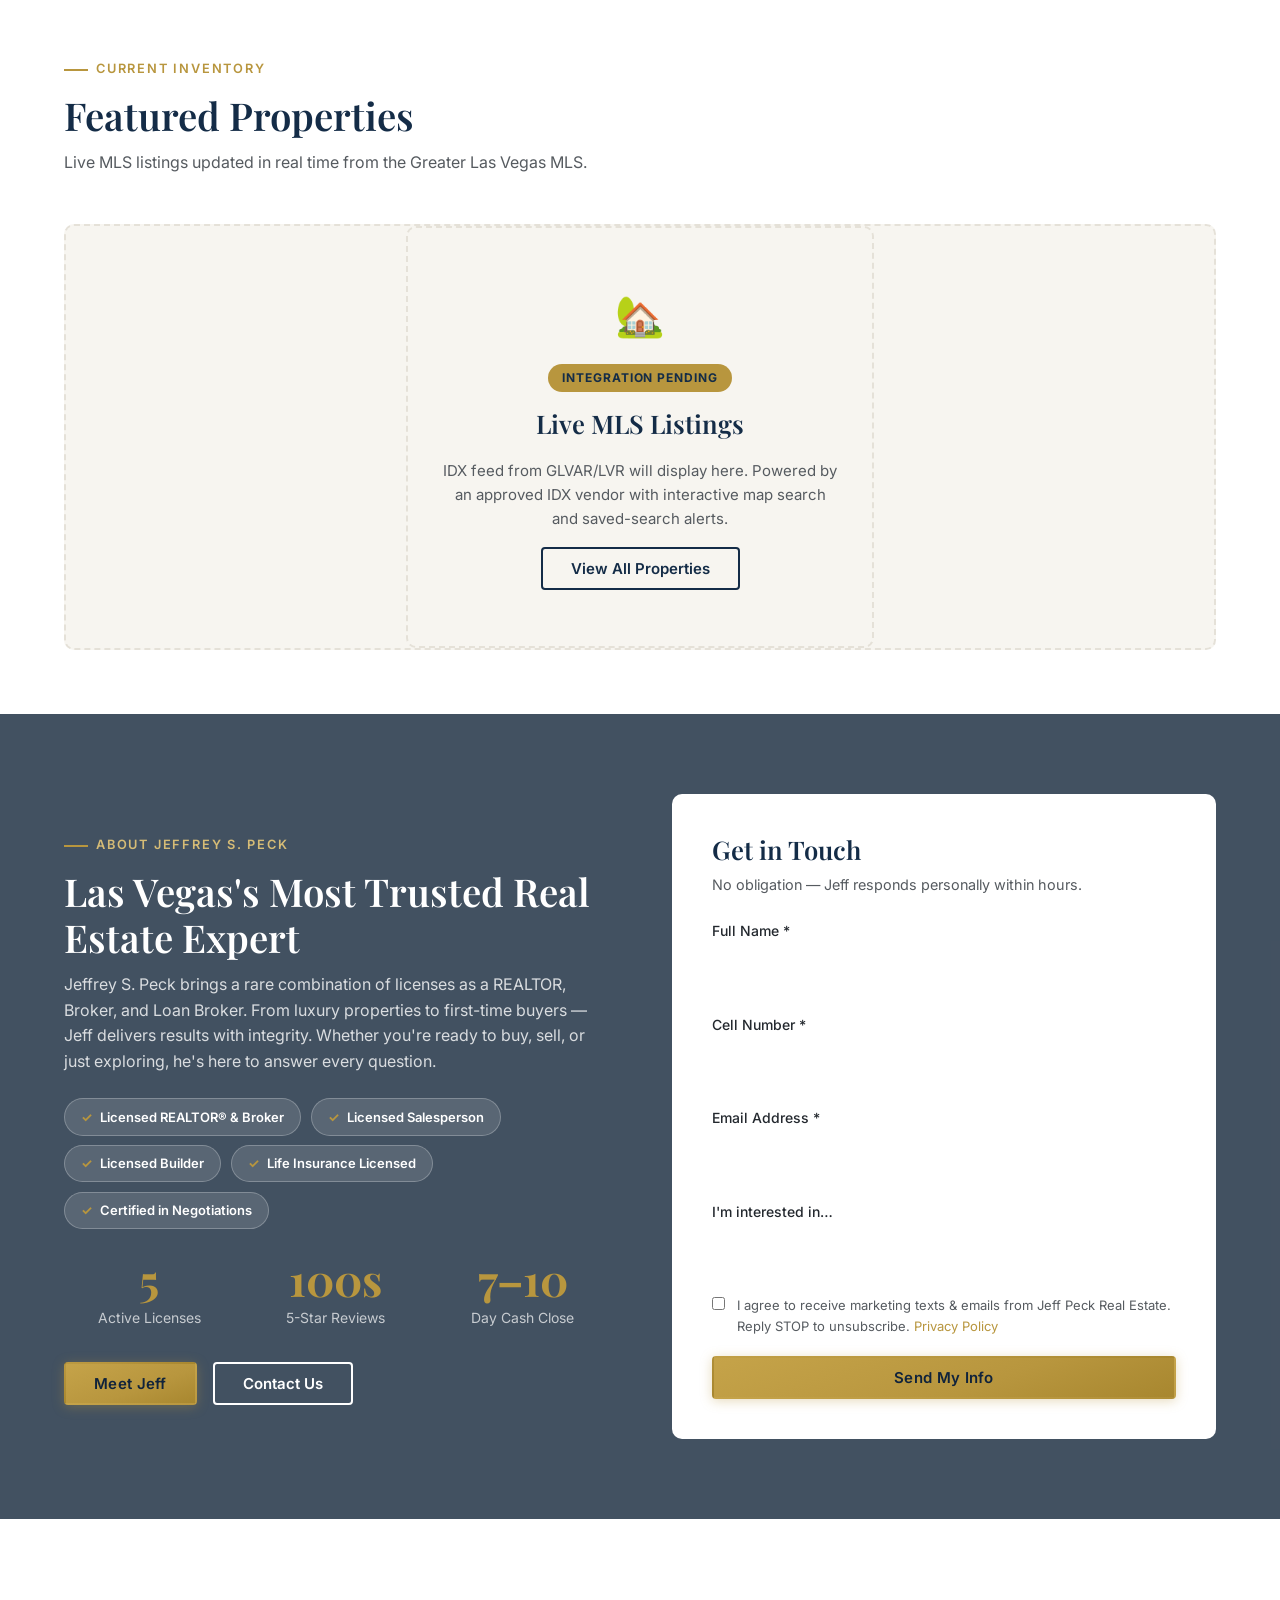
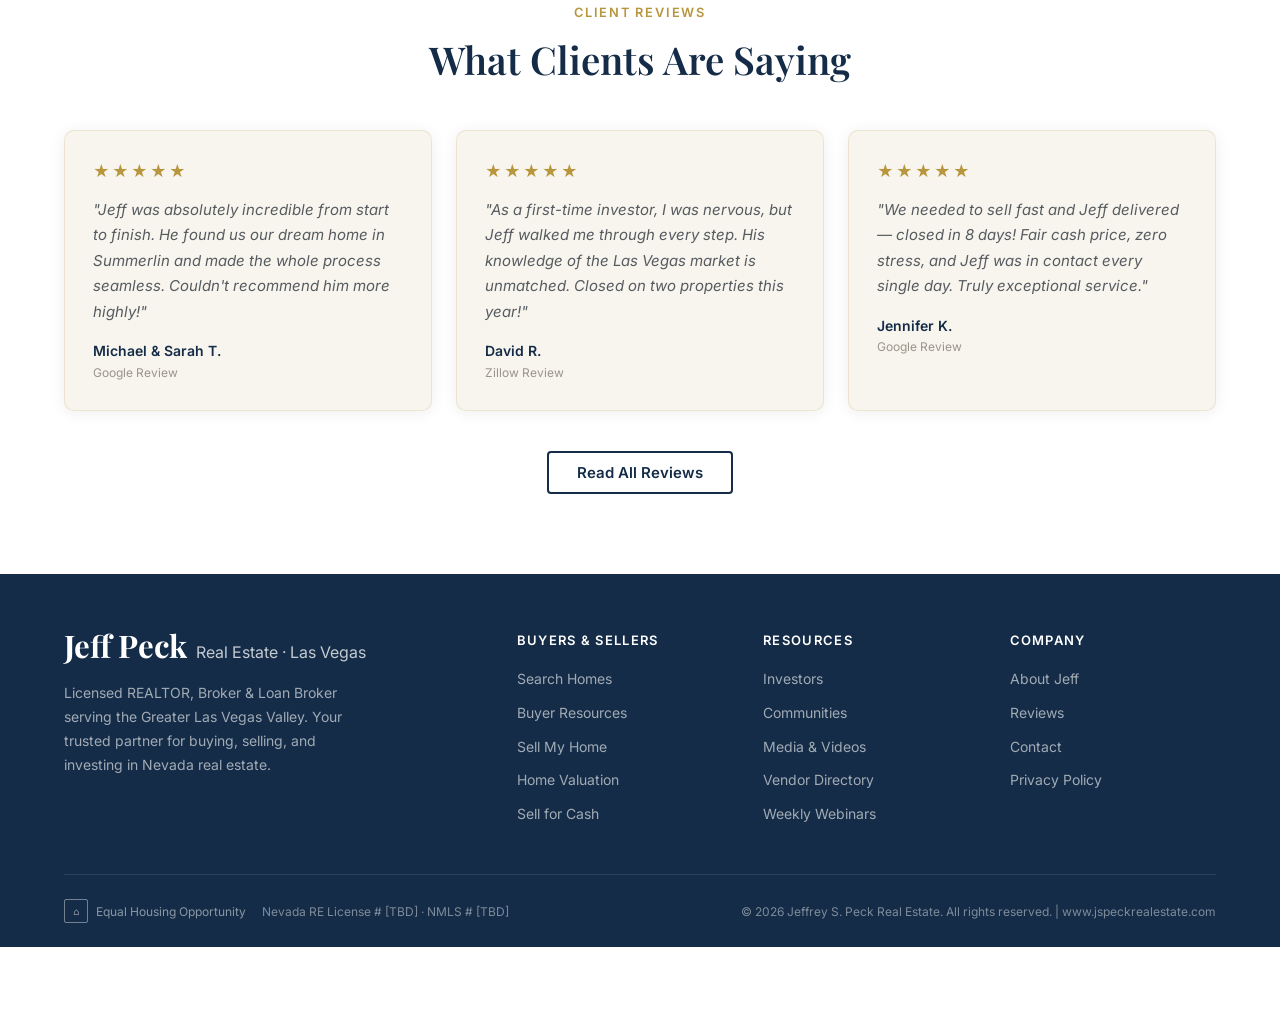
==== commit d6213211: "Swap hero to hero-home3 (wide desert composition, home clears text box) Keeps flyover pan/zoom anima" ====
--- a/site/index.html
+++ b/site/index.html
@@ -32,7 +32,7 @@
   <link rel="icon" href="favicon.svg" type="image/svg+xml">
   <link rel="preconnect" href="https://fonts.googleapis.com">
   <link href="https://fonts.googleapis.com/css2?family=Playfair+Display:wght@400;600;700&family=Inter:wght@300;400;500;600&display=swap" rel="stylesheet">
-  <link rel="stylesheet" href="css/styles.css?v=6">
+  <link rel="stylesheet" href="css/styles.css?v=7">
   <style>
     /* Home-specific styles */
     .stats-bar { background: var(--navy); padding: 1.5rem 0; border-top: 3px solid var(--blue); }
--- a/site/css/styles.css
+++ b/site/css/styles.css
@@ -455,7 +455,7 @@
 .hero-bg {
   position: absolute;
   inset: -4% -6%;   /* bleed so the flyover pan never exposes edges */
-  background-image: url('../images/hero-home2.jpg');
+  background-image: url('../images/hero-home3.png');
   background-size: cover;
   background-position: center center;
   background-repeat: no-repeat;
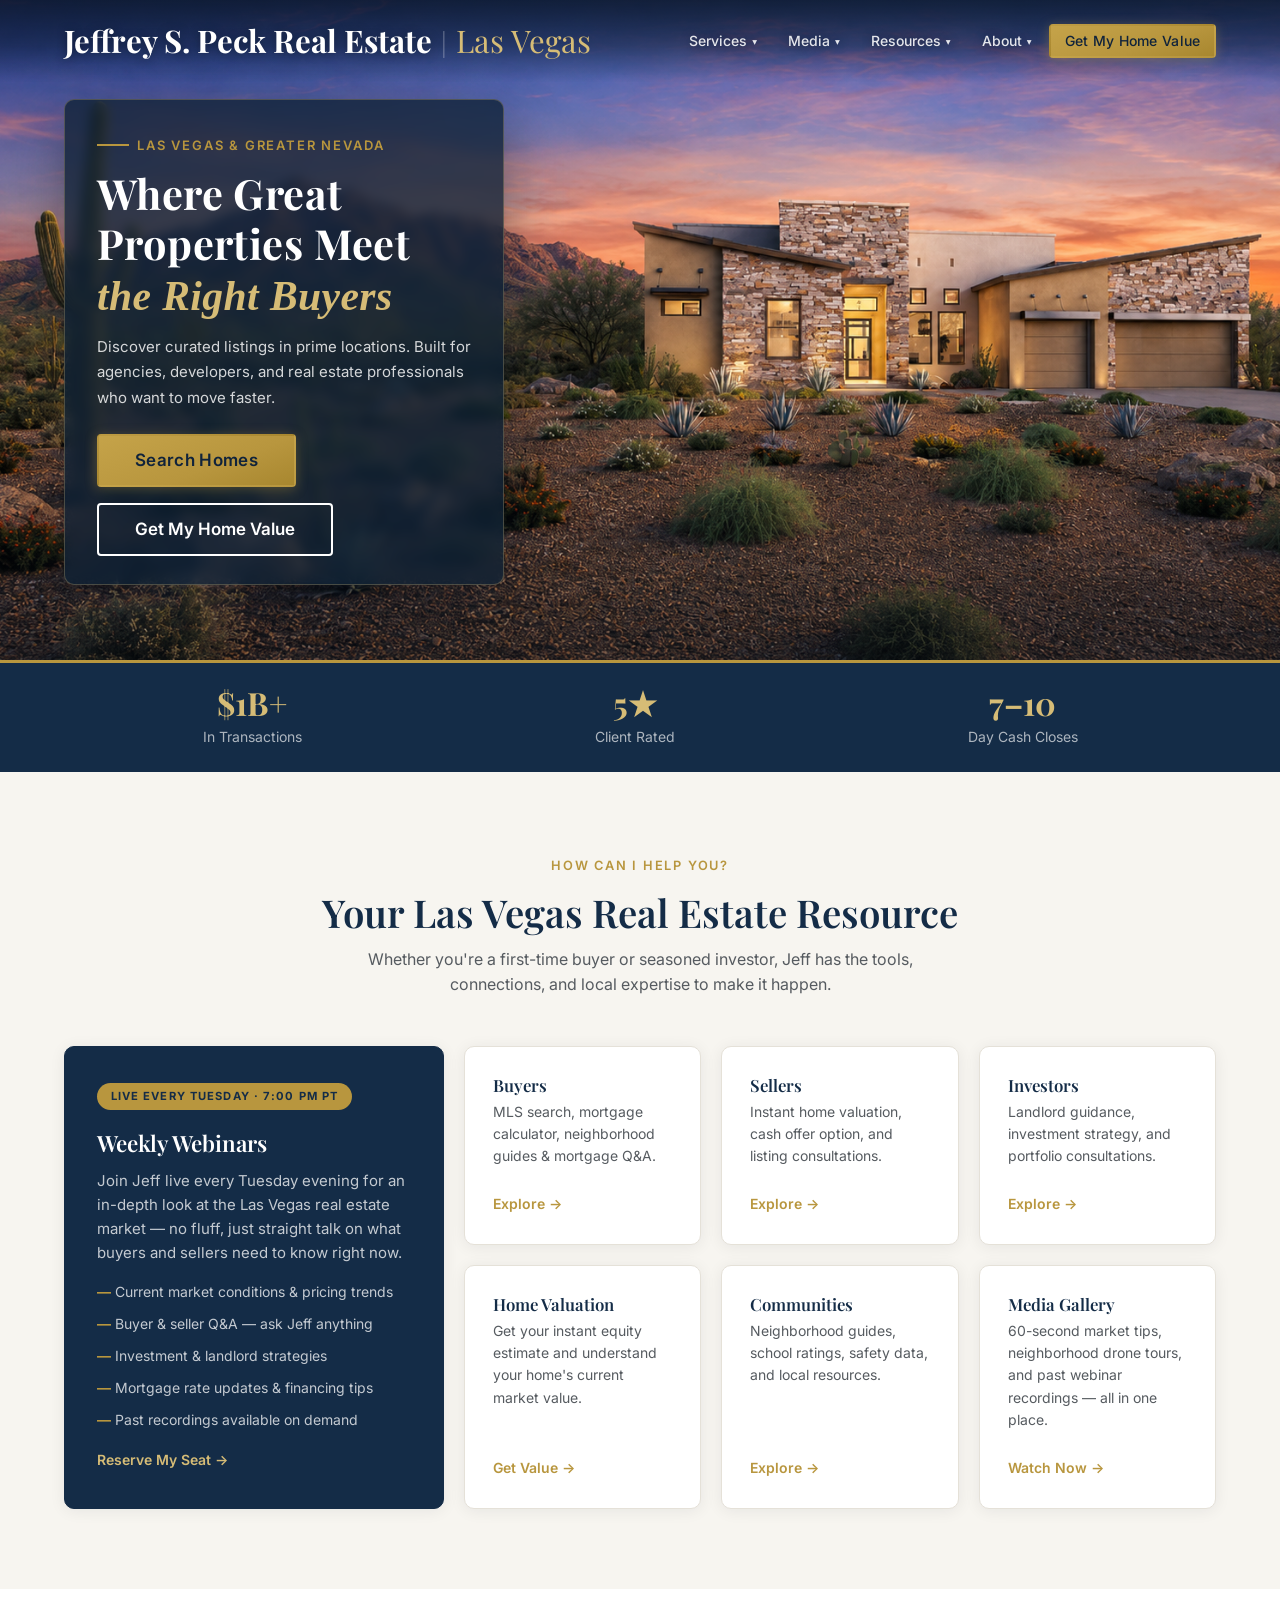
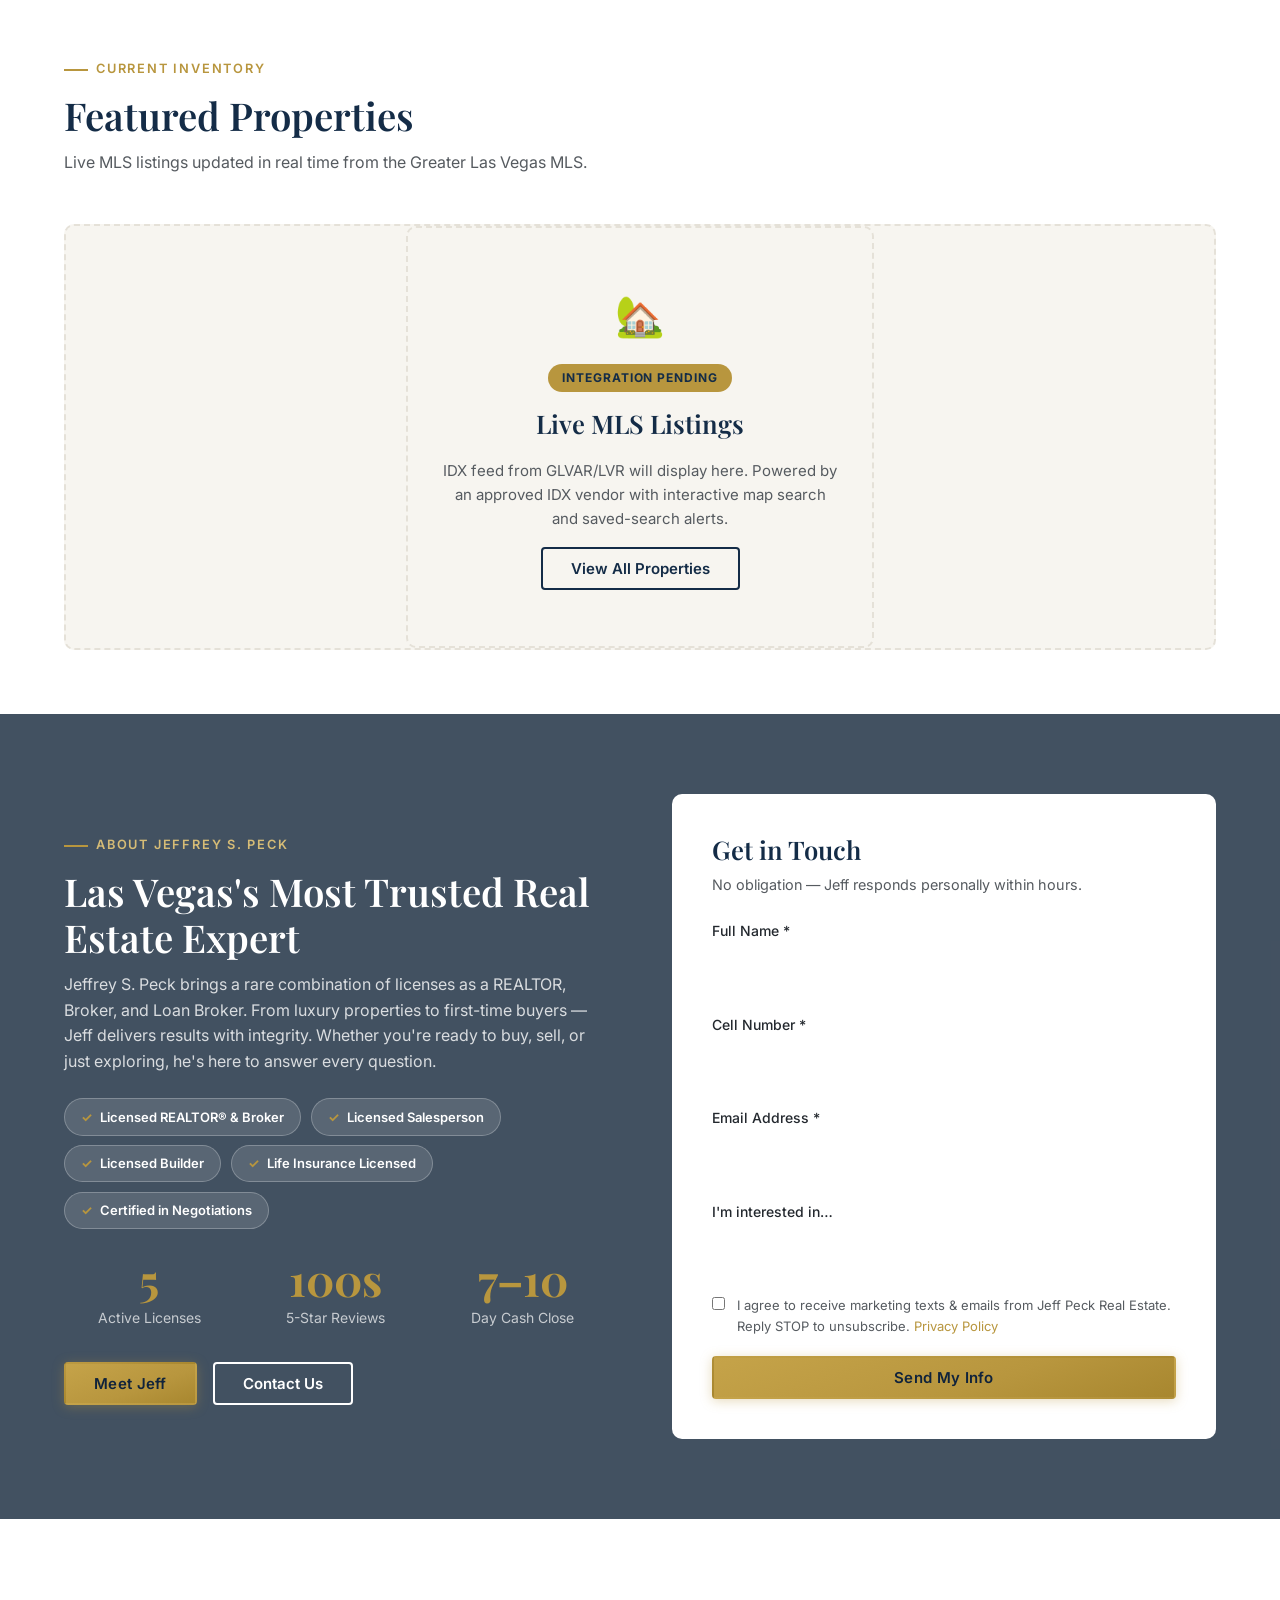
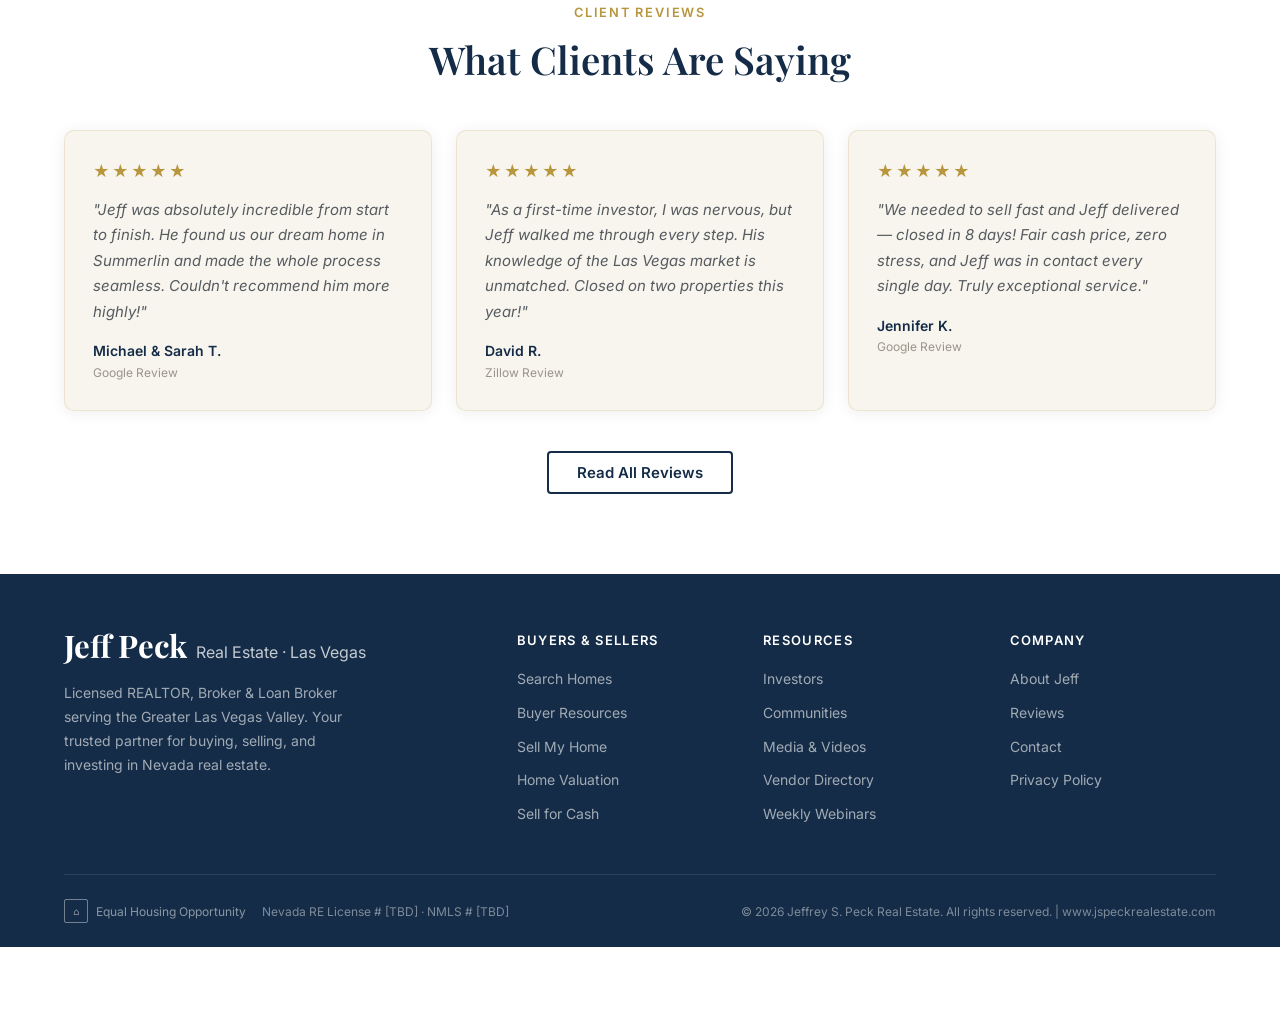
==== commit de38c98f: "Swap hero to hero-home4; bias position so house clears right edge Keeps flyover animation. backgroun" ====
--- a/site/index.html
+++ b/site/index.html
@@ -32,7 +32,7 @@
   <link rel="icon" href="favicon.svg" type="image/svg+xml">
   <link rel="preconnect" href="https://fonts.googleapis.com">
   <link href="https://fonts.googleapis.com/css2?family=Playfair+Display:wght@400;600;700&family=Inter:wght@300;400;500;600&display=swap" rel="stylesheet">
-  <link rel="stylesheet" href="css/styles.css?v=7">
+  <link rel="stylesheet" href="css/styles.css?v=8">
   <style>
     /* Home-specific styles */
     .stats-bar { background: var(--navy); padding: 1.5rem 0; border-top: 3px solid var(--blue); }
--- a/site/css/styles.css
+++ b/site/css/styles.css
@@ -455,9 +455,9 @@
 .hero-bg {
   position: absolute;
   inset: -4% -6%;   /* bleed so the flyover pan never exposes edges */
-  background-image: url('../images/hero-home3.png');
+  background-image: url('../images/hero-home4.png');
   background-size: cover;
-  background-position: center center;
+  background-position: 55% center;
   background-repeat: no-repeat;
   animation: hero-flyover 42s ease-in-out infinite alternate;
   will-change: transform;
